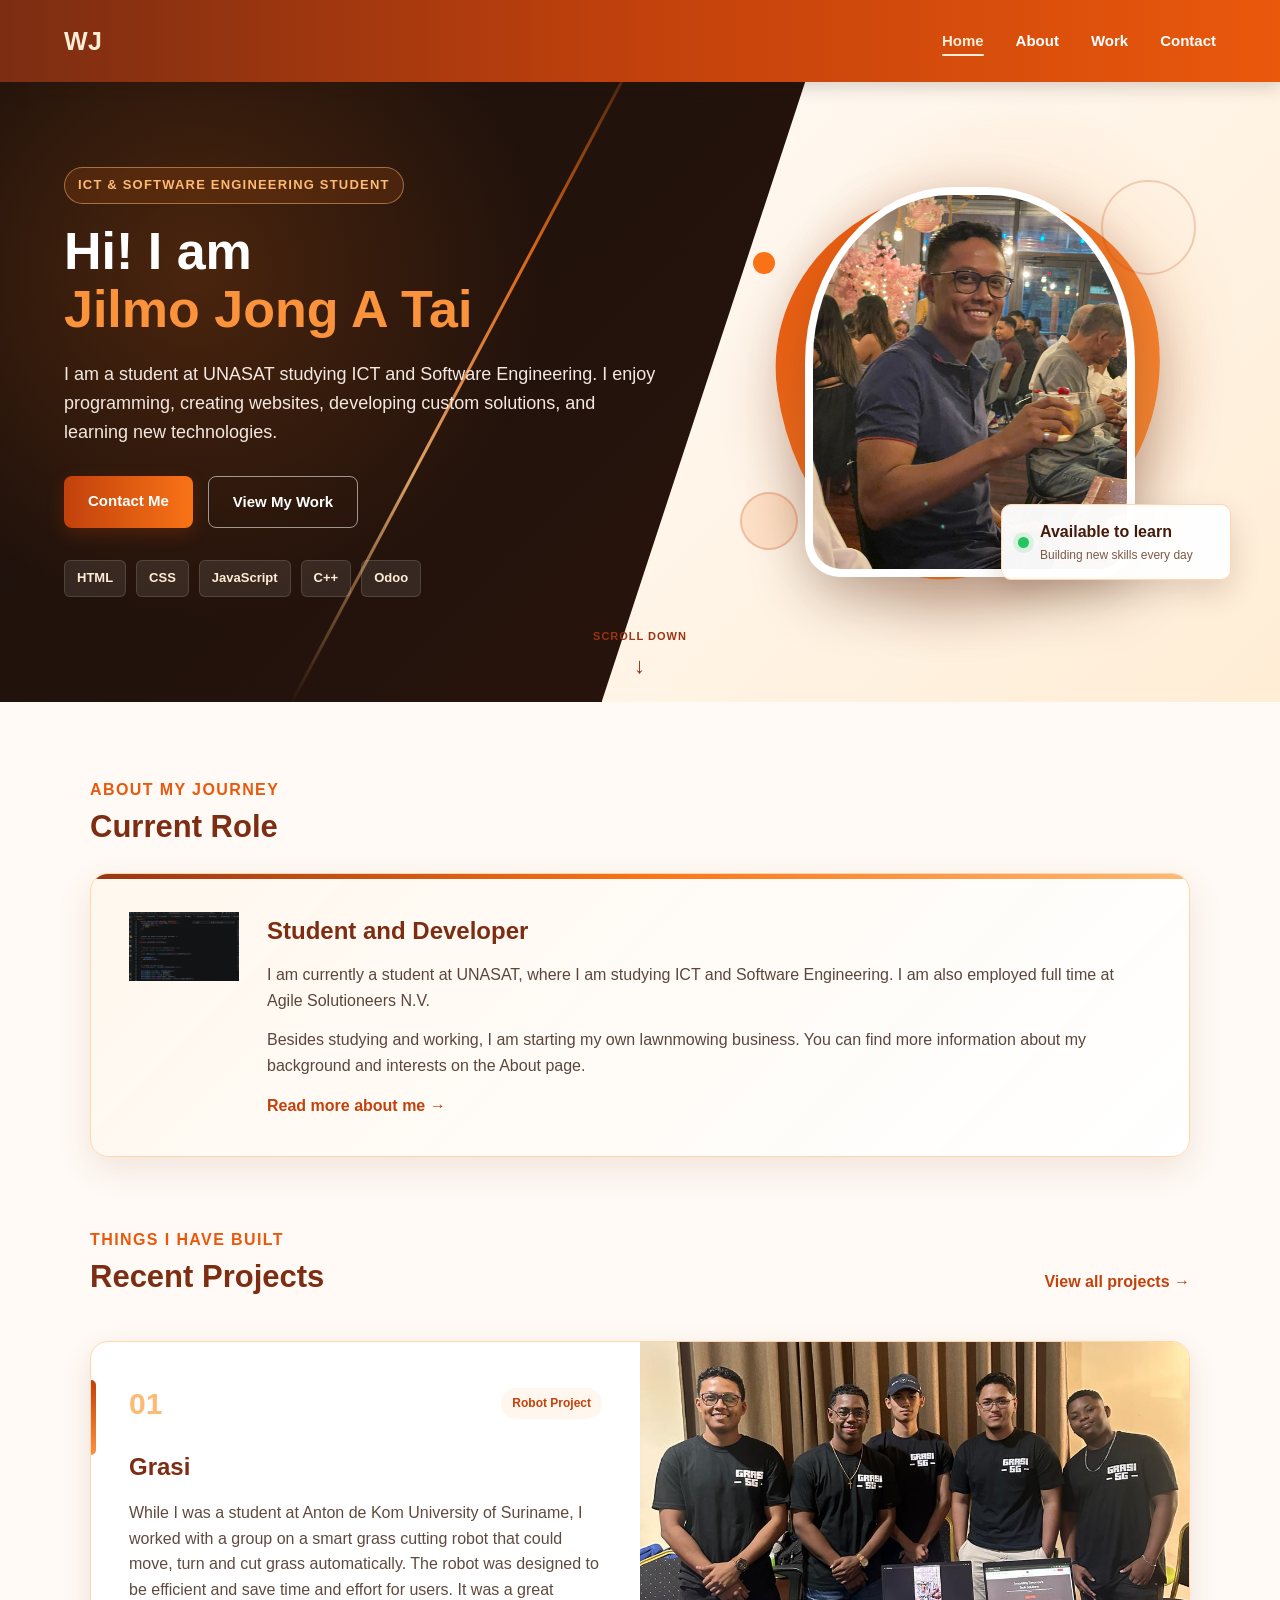
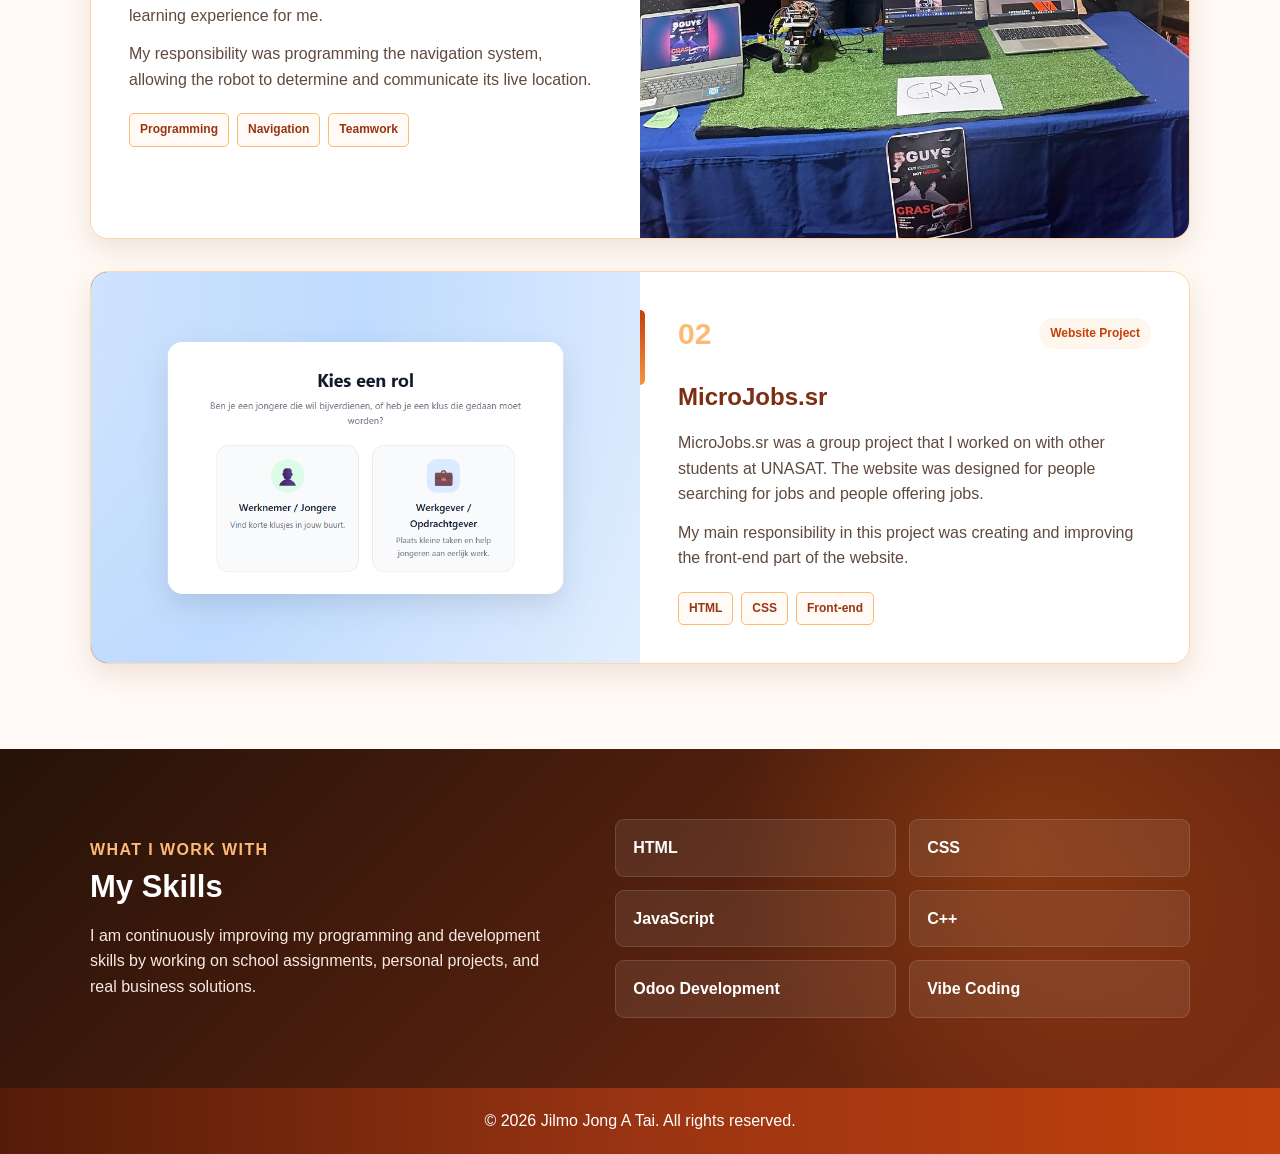
==== index.html @ c5c6ea4e "Portfoilio toegevoegd" ====
<!DOCTYPE html>
<html lang="en">
<head>
  <meta charset="UTF-8">

  <!-- Makes the website responsive on phones and tablets -->
  <meta name="viewport" content="width=device-width, initial-scale=1.0">

  <title>My Portfolio | Home</title>

  <!-- Main CSS file -->
  <link rel="stylesheet" href="css/style.css">
</head>
<body>

  <!-- ============================= -->
  <!-- Header and navigation section -->
  <!-- ============================= -->
  <header>
    <nav class="navbar">

      <!-- Portfolio logo -->
      <h2 class="logo">
        <span>WJ</span>
      </h2>

      <!-- Mobile menu button -->
      <button
        class="menu-btn"
        onclick="toggleMenu()"
        aria-label="Open navigation menu"
      >
        ☰
      </button>

      <!-- Navigation links -->
      <ul id="navLinks">
        <li>
          <a href="index.html" class="active">Home</a>
        </li>

        <li>
          <a href="about.html">About</a>
        </li>

        <li>
          <a href="work.html">Work</a>
        </li>

        <li>
          <a href="contact.html">Contact</a>
        </li>
      </ul>

    </nav>
  </header>

  <main>

    <!-- ================= -->
    <!-- Main hero section -->
    <!-- ================= -->
    <section class="hero">

      <div class="hero-content">

        <!-- Left side of the hero section -->
        <div class="hero-text">

          <p class="hero-small-title">ICT & Software Engineering Student</p>

          <h1>
            Hi! I am
            <span>Jilmo Jong A Tai</span>
          </h1>

          <p class="hero-description">
            I am a student at UNASAT studying ICT and Software Engineering.
            I enjoy programming, creating websites, developing custom solutions,
            and learning new technologies.
          </p>

          <!-- Hero buttons -->
          <div class="hero-buttons">
            <a href="contact.html" class="btn hero-main-btn">
              Contact Me
            </a>

            <a href="work.html" class="btn hero-second-btn">
              View My Work
            </a>
          </div>

          <!-- Short list of skills -->
          <div class="hero-skills">
            <span>HTML</span>
            <span>CSS</span>
            <span>JavaScript</span>
            <span>C++</span>
            <span>Odoo</span>
          </div>

        </div>

        <!-- Right side of the hero section -->
        <div class="hero-image-area">

          <!-- Decorative orange circles -->
          <div class="decoration-circle circle-one"></div>
          <div class="decoration-circle circle-two"></div>
          <div class="decoration-circle circle-three"></div>

          <!-- Main profile image -->
          <div class="hero-image-box">
            <img
              src="images/profile.jpg"
              alt="Profile picture of Jilmo Jong A Tai"
            >
          </div>

          <!-- Small information card -->
          <div class="hero-info-card">
            <span class="status-dot"></span>

            <div>
              <strong>Available to learn</strong>
              <p>Building new skills every day</p>
            </div>
          </div>

        </div>

      </div>

      <!-- Small scroll message -->
      <a href="#home-content" class="scroll-down">
        <span>Scroll down</span>
        <span class="scroll-arrow">↓</span>
      </a>

    </section>

    <!-- ============================== -->
    <!-- Main homepage content section -->
    <!-- ============================== -->
    <div id="home-content">

      <!-- ==================== -->
      <!-- Current role section -->
      <!-- ==================== -->
      <section class="section home-introduction">

        <div class="section-heading">
          <p class="section-small-title">About My Journey</p>
          <h2>Current Role</h2>
        </div>

        <div class="current-role-card">

          <!-- Profile image inside the Current Role card -->
          <div class="role-image">
            <img
              src="images/coding.jpg"
              alt="Profile picture of Jilmo Jong A Tai"
            >
          </div>

          <div class="role-content">
            <h3>Student and Developer</h3>

            <p>
              I am currently a student at UNASAT, where I am studying ICT
              and Software Engineering. I am also employed full time at
              Agile Solutioneers N.V.
            </p>

            <p>
              Besides studying and working, I am starting my own lawnmowing
              business. You can find more information about my background
              and interests on the About page.
            </p>

            <a href="about.html" class="small-link">
              Read more about me →
            </a>
          </div>

        </div>

      </section>

<!-- ======================= -->
<!-- Recent projects section -->
<!-- ======================= -->
<section class="section">

  <div class="section-heading project-heading">

    <div>
      <p class="section-small-title">Things I Have Built</p>
      <h2>Recent Projects</h2>
    </div>

    <a href="work.html" class="view-all-link">
      View all projects →
    </a>

  </div>

  <!-- Holds both recent projects -->
  <div class="home-project-list">

    <!-- ===================================== -->
    <!-- First project: text left, image right -->
    <!-- ===================================== -->
    <article class="home-project-row">

      <!-- First project information -->
      <div class="project-content">

        <div class="project-top">
          <span class="project-number">01</span>
          <span class="project-type">Robot Project</span>
        </div>

        <h3>Grasi</h3>

        <p>
          While I was a student at Anton de Kom University of Suriname,
          I worked with a group on a smart grass cutting robot that could move,
          turn and cut grass automatically. The robot was designed to be efficient and
          save time and effort for users. It was a great learning experience for me.
        </p>

        <p>
          My responsibility was programming the navigation system,
          allowing the robot to determine and communicate its live
          location.
        </p>

        <div class="project-tags">
          <span>Programming</span>
          <span>Navigation</span>
          <span>Teamwork</span>
        </div>

      </div>

      <!-- First project image -->
      <div class="project-image">
        <img
          src="images/grasi.jpg"
          alt="The Delivery Bot Hackomation project team"
        >
      </div>

    </article>

    <!-- ====================================== -->
    <!-- Second project: image left, text right -->
    <!-- ====================================== -->
    <article class="home-project-row">

      <!-- Second project image -->
      <div class="project-image second-project-image">
        <img
          src="images/microjobs.jpg"
          alt="The MicroJobs project team"
        >
      </div>

      <!-- Second project information -->
      <div class="project-content">

        <div class="project-top">
          <span class="project-number">02</span>
          <span class="project-type">Website Project</span>
        </div>

        <h3>MicroJobs.sr</h3>

        <p>
          MicroJobs.sr was a group project that I worked on with other
          students at UNASAT. The website was designed for people
          searching for jobs and people offering jobs.
        </p>

        <p>
          My main responsibility in this project was creating and
          improving the front-end part of the website.
        </p>

        <div class="project-tags">
          <span>HTML</span>
          <span>CSS</span>
          <span>Front-end</span>
        </div>

      </div>

    </article>

  </div>

</section>

      <!-- ================= -->
      <!-- My skills section -->
      <!-- ================= -->
      <section class="skills-section">

        <div class="section skills-section-content">

          <div class="skills-text">
            <p class="section-small-title light-title">What I Work With</p>
            <h2>My Skills</h2>

            <p>
              I am continuously improving my programming and development
              skills by working on school assignments, personal projects,
              and real business solutions.
            </p>
          </div>

          <div class="skills-list">
            <span>HTML</span>
            <span>CSS</span>
            <span>JavaScript</span>
            <span>C++</span>
            <span>Odoo Development</span>
            <span>Vibe Coding</span>
          </div>

        </div>

      </section>

    </div>

  </main>

  <!-- ============== -->
  <!-- Footer section -->
  <!-- ============== -->
  <footer>
    <p>&copy; 2026 Jilmo Jong A Tai. All rights reserved.</p>
  </footer>

  <!-- Main JavaScript file -->
  <script src="js/script.js"></script>

</body>
</html>
---- css/style.css ----
/* ============================================== */
/* GENERAL STYLES USED BY EVERY HTML PAGE         */
/* ============================================== */

/* Removes the default spacing added by the browser */
* {
  margin: 0;
  padding: 0;
  box-sizing: border-box;
}

/* Makes links to sections scroll smoothly */
html {
  scroll-behavior: smooth;
}

/* General design of the website */
body {
  min-height: 100vh;
  display: flex;
  flex-direction: column;
  font-family: Arial, Helvetica, sans-serif;
  background-color: #fffaf5;
  color: #2a211d;
  line-height: 1.6;
  overflow-x: hidden;
}

/*
  Makes the main content fill the available space.
  This keeps the footer at the bottom of short pages.
*/
main {
  flex: 1;
}

/* Makes all images responsive */
img {
  max-width: 100%;
}

/* ============================================== */
/* HEADER AND NAVIGATION FOR EVERY HTML PAGE      */
/* ============================================== */

header {
  position: relative;
  z-index: 1000;
  background: linear-gradient(90deg, #7c2d12, #c2410c, #ea580c);
  color: white;
  box-shadow: 0 4px 18px rgba(43, 20, 10, 0.20);
}

/* Centers the navigation and gives it a maximum width */
.navbar {
  width: 90%;
  max-width: 1180px;
  min-height: 82px;
  margin: auto;
  display: flex;
  justify-content: space-between;
  align-items: center;
  gap: 25px;
}

/* Portfolio logo */
.logo {
  color: white;
  font-size: 25px;
  letter-spacing: 0.5px;
  white-space: nowrap;
}

/* Orange-white brackets inside the logo */
.logo span {
  color: #ffedd5;
}

/* Profile image used in the old navigation on other pages */
.profile-image-box {
  width: 62px;
  height: 62px;
  padding: 3px;
  border-radius: 50%;
  background: linear-gradient(135deg, #fff7ed, #fdba74, #9a3412);
  box-shadow: 0 4px 14px rgba(0, 0, 0, 0.28);
  overflow: hidden;
  flex-shrink: 0;
}

/* Image inside the navigation profile box */
.profile-image-box img {
  width: 100%;
  height: 100%;
  display: block;
  object-fit: cover;
  object-position: center;
  border-radius: 50%;
}

/* Navigation list */
.navbar ul {
  list-style: none;
  display: flex;
  align-items: center;
  gap: 32px;
  margin-left: auto;
}

/* Navigation links */
.navbar a {
  position: relative;
  color: white;
  font-size: 15px;
  font-weight: bold;
  text-decoration: none;
  padding: 9px 0;
  transition: color 0.3s ease;
}

/* Small line under navigation links */
.navbar a::after {
  content: "";
  position: absolute;
  left: 0;
  bottom: 2px;
  width: 0;
  height: 2px;
  border-radius: 5px;
  background-color: #ffedd5;
  transition: width 0.3s ease;
}

/* Navigation hover and active page */
.navbar a:hover,
.navbar a.active {
  color: #ffedd5;
}

/* Shows the line under the hovered or active link */
.navbar a:hover::after,
.navbar a.active::after {
  width: 100%;
}

/* Mobile navigation button */
.menu-btn {
  display: none;
  background: none;
  color: white;
  border: none;
  font-size: 29px;
  cursor: pointer;
}

/* ============================================== */
/* BUTTONS USED THROUGHOUT THE WEBSITE            */
/* ============================================== */

.btn {
  display: inline-block;
  padding: 13px 24px;
  border: none;
  border-radius: 8px;
  background: linear-gradient(90deg, #c2410c, #f97316);
  color: white;
  font-size: 15px;
  font-weight: bold;
  text-decoration: none;
  cursor: pointer;
  box-shadow: 0 6px 18px rgba(194, 65, 12, 0.24);
  transition:
    transform 0.3s ease,
    box-shadow 0.3s ease,
    background-color 0.3s ease;
}

/* Button hover effect */
.btn:hover {
  transform: translateY(-3px);
  box-shadow: 0 10px 24px rgba(194, 65, 12, 0.32);
}

/* ============================================== */
/* INDEX.HTML - MAIN HERO SECTION                 */
/* ============================================== */

.hero {
  position: relative;
  min-height: 620px;
  display: flex;
  align-items: center;
  background:
    radial-gradient(
      circle at 15% 30%,
      rgba(249, 115, 22, 0.20),
      transparent 30%
    ),
    linear-gradient(135deg, #1b100b, #2d160d);
  overflow: hidden;
}

/* Creates the diagonal light-colored area */
.hero::after {
  content: "";
  position: absolute;
  top: 0;
  right: 0;
  width: 53%;
  height: 100%;
  background:
    radial-gradient(
      circle at 60% 40%,
      rgba(251, 146, 60, 0.20),
      transparent 42%
    ),
    linear-gradient(135deg, #fffaf5, #ffedd5);
  clip-path: polygon(30% 0, 100% 0, 100% 100%, 0 100%);
}

/* Orange line along the diagonal shape */
.hero::before {
  content: "";
  position: absolute;
  z-index: 2;
  top: -10%;
  left: 51%;
  width: 3px;
  height: 125%;
  background: linear-gradient(
    to bottom,
    transparent,
    #f97316,
    #fdba74,
    transparent
  );
  transform: rotate(28deg);
  transform-origin: top;
  opacity: 0.85;
}

/* Keeps the hero content centered */
.hero-content {
  position: relative;
  z-index: 3;
  width: 90%;
  max-width: 1180px;
  min-height: 620px;
  margin: auto;
  display: grid;
  grid-template-columns: 1.1fr 0.9fr;
  align-items: center;
  gap: 60px;
  padding: 70px 0 90px;
}

/* Left side of the hero */
.hero-text {
  max-width: 650px;
  color: white;
  animation: moveUp 0.8s ease;
}

/* Small title above the main heading */
.hero-small-title {
  display: inline-block;
  margin-bottom: 18px;
  padding: 7px 13px;
  border: 1px solid rgba(253, 186, 116, 0.50);
  border-radius: 20px;
  background-color: rgba(249, 115, 22, 0.13);
  color: #fdba74;
  font-size: 13px;
  font-weight: bold;
  letter-spacing: 1.2px;
  text-transform: uppercase;
}

/* Main hero heading */
.hero h1 {
  margin-bottom: 22px;
  font-size: 52px;
  line-height: 1.12;
}

/* Places the name on a new line */
.hero h1 span {
  display: block;
  color: #fb923c;
}

/* Hero introduction text */
.hero-description {
  max-width: 600px;
  margin-bottom: 30px;
  color: #f4e8e1;
  font-size: 18px;
}

/* Holds the two hero buttons */
.hero-buttons {
  display: flex;
  flex-wrap: wrap;
  gap: 15px;
  margin-bottom: 32px;
}

/* Main orange hero button */
.hero-main-btn {
  background: linear-gradient(90deg, #c2410c, #f97316);
  color: white;
}

/* Second hero button */
.hero-second-btn {
  background: transparent;
  color: white;
  border: 1px solid rgba(255, 255, 255, 0.55);
  box-shadow: none;
}

/* Hover effect for the second hero button */
.hero-second-btn:hover {
  background-color: white;
  color: #9a3412;
}

/* Small skill labels under the hero buttons */
.hero-skills {
  display: flex;
  flex-wrap: wrap;
  gap: 10px;
}

/* Individual skill label */
.hero-skills span {
  padding: 7px 12px;
  border-radius: 6px;
  background-color: rgba(255, 255, 255, 0.09);
  color: #ffedd5;
  border: 1px solid rgba(255, 255, 255, 0.13);
  font-size: 13px;
  font-weight: bold;
  transition:
    background-color 0.3s ease,
    transform 0.3s ease;
}

/* Skill label hover effect */
.hero-skills span:hover {
  background-color: rgba(249, 115, 22, 0.30);
  transform: translateY(-2px);
}

/* ============================================== */
/* INDEX.HTML - HERO PROFILE IMAGE                */
/* ============================================== */

.hero-image-area {
  position: relative;
  min-height: 440px;
  display: flex;
  justify-content: center;
  align-items: center;
  animation: fadeIn 1s ease;
}

/* Large orange shape behind the profile picture */
.hero-image-area::before {
  content: "";
  position: absolute;
  width: 385px;
  height: 385px;
  border-radius: 48% 52% 60% 40% / 45% 44% 56% 55%;
  background: linear-gradient(135deg, #ea580c, #fb923c);
  box-shadow: 0 24px 60px rgba(124, 45, 18, 0.28);
  transform: rotate(-8deg);
}

/* Main profile image container */
.hero-image-box {
  position: relative;
  z-index: 3;
  width: 330px;
  height: 390px;
  padding: 8px;
  border-radius: 45% 45% 35px 35px;
  background-color: white;
  box-shadow: 0 22px 55px rgba(72, 31, 10, 0.28);
  overflow: hidden;
}

/* Main profile image */
.hero-image-box img {
  width: 100%;
  height: 100%;
  display: block;
  border-radius: 44% 44% 28px 28px;
  object-fit: cover;
  object-position: center 25%;
}

/* General style for the decoration circles */
.decoration-circle {
  position: absolute;
  z-index: 1;
  border-radius: 50%;
  border: 2px solid rgba(194, 65, 12, 0.22);
}

/* First decoration circle */
.circle-one {
  top: 18px;
  right: 20px;
  width: 95px;
  height: 95px;
}

/* Second decoration circle */
.circle-two {
  left: 15px;
  bottom: 52px;
  width: 58px;
  height: 58px;
  background-color: rgba(249, 115, 22, 0.15);
}

/* Third decoration circle */
.circle-three {
  top: 90px;
  left: 28px;
  width: 22px;
  height: 22px;
  background-color: #f97316;
  border: none;
}

/* Small information card next to the image */
.hero-info-card {
  position: absolute;
  z-index: 5;
  right: -15px;
  bottom: 22px;
  display: flex;
  align-items: center;
  gap: 11px;
  width: 230px;
  padding: 14px 16px;
  border: 1px solid #fed7aa;
  border-radius: 10px;
  background-color: rgba(255, 255, 255, 0.96);
  color: #431b0b;
  box-shadow: 0 12px 30px rgba(67, 27, 11, 0.16);
}

/* Green status circle */
.status-dot {
  width: 11px;
  height: 11px;
  border-radius: 50%;
  background-color: #22c55e;
  box-shadow: 0 0 0 5px rgba(34, 197, 94, 0.14);
  flex-shrink: 0;
}

/* Small text in the information card */
.hero-info-card p {
  margin-top: 1px;
  color: #7c5a49;
  font-size: 12px;
}

/* Scroll-down link at the bottom of the hero */
.scroll-down {
  position: absolute;
  z-index: 6;
  left: 50%;
  bottom: 19px;
  display: flex;
  flex-direction: column;
  align-items: center;
  color: #9a3412;
  font-size: 11px;
  font-weight: bold;
  letter-spacing: 1px;
  text-decoration: none;
  text-transform: uppercase;
  transform: translateX(-50%);
}

/* Arrow inside the scroll-down link */
.scroll-arrow {
  margin-top: 2px;
  font-size: 22px;
  animation: arrowMove 1.5s infinite;
}

/* ============================================== */
/* SHARED CONTENT SECTIONS FOR ALL HTML PAGES     */
/* ============================================== */

.section {
  width: 90%;
  max-width: 1100px;
  margin: 70px auto;
}

/* General section heading */
.section-heading {
  margin-bottom: 28px;
}

/* Small orange title above section headings */
.section-small-title {
  margin-bottom: 5px;
  color: #ea580c;
  font-size: 13px;
  font-weight: bold;
  letter-spacing: 1.4px;
  text-transform: uppercase;
}

/* General heading used inside a section */
.section h2 {
  margin-bottom: 18px;
  color: #7c2d12;
  font-size: 31px;
  line-height: 1.2;
}

/* General paragraph used inside a section */
.section p {
  font-size: 16px;
}

/* Adds spacing between paragraphs on content pages */
.section > p + p {
  margin-top: 16px;
}

/* General white card used on the About and Work pages */
.card {
  margin-bottom: 10px;
  padding: 24px;
  border: 1px solid #fed7aa;
  border-radius: 12px;
  background-color: white;
  box-shadow: 0 6px 20px rgba(124, 45, 18, 0.12);
  transition:
    transform 0.3s ease,
    box-shadow 0.3s ease;
}

/* General card hover effect */
.card:hover {
  transform: translateY(-5px);
  box-shadow: 0 12px 30px rgba(124, 45, 18, 0.18);
}

/* General card heading */
.card h3 {
  margin-bottom: 10px;
  color: #9a3412;
  font-size: 20px;
}

/* General paragraph spacing inside cards */
.card p {
  margin-bottom: 10px;
}

/* General orange text link */
.small-link {
  color: #c2410c;
  font-weight: bold;
  text-decoration: none;
  transition: color 0.3s ease;
}

/* Orange text link hover effect */
.small-link:hover {
  color: #7c2d12;
  text-decoration: underline;
}

/* ============================================== */
/* INDEX.HTML - CURRENT ROLE SECTION              */
/* ============================================== */

.home-introduction {
  padding-top: 5px;
}

/* Large current-role card */
.current-role-card {
  position: relative;
  display: grid;
  grid-template-columns: 110px 1fr;
  gap: 28px;
  padding: 38px;
  border: 1px solid #fed7aa;
  border-radius: 18px;
  background:
    linear-gradient(
      135deg,
      rgba(255, 247, 237, 0.95),
      rgba(255, 255, 255, 0.98)
    );
  box-shadow: 0 12px 35px rgba(124, 45, 18, 0.11);
  overflow: hidden;
}

/* Decorative color at the top of the role card */
.current-role-card::before {
  content: "";
  position: absolute;
  top: 0;
  left: 0;
  width: 100%;
  height: 5px;
  background: linear-gradient(90deg, #9a3412, #f97316, #fdba74);
}

/* Large number inside the role card */
.role-number {
  color: #fdba74;
  font-size: 63px;
  font-weight: bold;
  line-height: 1;
}

/* Current-role heading */
.role-content h3 {
  margin-bottom: 12px;
  color: #7c2d12;
  font-size: 24px;
}

/* Current-role paragraphs */
.role-content p {
  margin-bottom: 14px;
  color: #5c463b;
}

/* ============================================== */
/* INDEX.HTML - RECENT EXPERIENCE SECTION         */
/* ============================================== */

.experience-card {
  display: grid;
  grid-template-columns: 105px 1fr;
  align-items: center;
  gap: 30px;
  padding: 38px;
  border-radius: 18px;
  background: linear-gradient(135deg, #34170c, #7c2d12);
  color: white;
  box-shadow: 0 16px 38px rgba(68, 26, 9, 0.20);
}

/* Code symbol inside the experience card */
.experience-icon {
  width: 90px;
  height: 90px;
  display: flex;
  justify-content: center;
  align-items: center;
  border: 1px solid rgba(255, 255, 255, 0.15);
  border-radius: 20px;
  background: linear-gradient(135deg, #ea580c, #fb923c);
  color: white;
  font-size: 25px;
  font-weight: bold;
  box-shadow: 0 10px 28px rgba(20, 8, 3, 0.24);
}

/* Company name */
.experience-company {
  margin-bottom: 4px;
  color: #fdba74;
  font-size: 13px;
  font-weight: bold;
  letter-spacing: 1.2px;
  text-transform: uppercase;
}

/* Experience heading */
.experience-content h3 {
  margin-bottom: 10px;
  font-size: 24px;
}

/* Experience paragraph */
.experience-content > p:last-of-type {
  color: #f5e8e1;
}

/* Holds the small experience labels */
.experience-details {
  display: flex;
  flex-wrap: wrap;
  gap: 10px;
  margin-top: 20px;
}

/* Individual experience label */
.experience-details span {
  padding: 7px 11px;
  border: 1px solid rgba(255, 255, 255, 0.13);
  border-radius: 20px;
  background-color: rgba(255, 255, 255, 0.08);
  color: #ffedd5;
  font-size: 12px;
  font-weight: bold;
}

/* ============================================== */
/* INDEX.HTML - RECENT PROJECTS SECTION           */
/* ============================================== */

/* Places the Recent Projects title and link next to each other */
.project-heading {
  display: flex;
  justify-content: space-between;
  align-items: end;
  gap: 20px;
}

/* View all projects link */
.view-all-link {
  margin-bottom: 18px;
  color: #c2410c;
  font-weight: bold;
  text-decoration: none;
}

/* View all projects link hover effect */
.view-all-link:hover {
  color: #7c2d12;
  text-decoration: underline;
}

/* Holds both project rows */
.home-project-list {
  display: flex;
  flex-direction: column;
  gap: 32px;
}

/* One complete project row */
.home-project-row {
  display: grid;
  grid-template-columns: 1fr 1fr;
  min-height: 350px;
  border: 1px solid #fed7aa;
  border-radius: 18px;
  background-color: white;
  box-shadow: 0 10px 28px rgba(124, 45, 18, 0.12);
  overflow: hidden;
  transition:
    transform 0.3s ease,
    box-shadow 0.3s ease;
}

/* Moves the project slightly upward when the mouse is over it */
.home-project-row:hover {
  transform: translateY(-6px);
  box-shadow: 0 17px 38px rgba(124, 45, 18, 0.18);
}

/* Text area inside a project */
.project-content {
  position: relative;
  padding: 38px;
}

/* Orange line on the side of the project text */
.project-content::before {
  content: "";
  position: absolute;
  top: 38px;
  left: 0;
  width: 5px;
  height: 75px;
  border-radius: 0 5px 5px 0;
  background: linear-gradient(to bottom, #c2410c, #fb923c);
}

/* Top area containing the number and project type */
.project-top {
  display: flex;
  justify-content: space-between;
  align-items: center;
  gap: 15px;
  margin-bottom: 20px;
}

/* Large project number */
.project-number {
  color: #fdba74;
  font-size: 30px;
  font-weight: bold;
}

/* Small project type label */
.project-type {
  padding: 6px 11px;
  border-radius: 15px;
  background-color: #fff7ed;
  color: #c2410c;
  font-size: 12px;
  font-weight: bold;
}

/* Project heading */
.project-content h3 {
  margin-bottom: 14px;
  color: #7c2d12;
  font-size: 24px;
}

/* Project paragraphs */
.project-content p {
  margin-bottom: 13px;
  color: #604a3f;
}

/* Holds the small project technology labels */
.project-tags {
  display: flex;
  flex-wrap: wrap;
  gap: 8px;
  margin-top: 21px;
}

/* Individual project technology label */
.project-tags span {
  padding: 6px 10px;
  border: 1px solid #fdba74;
  border-radius: 5px;
  background-color: #fffaf5;
  color: #9a3412;
  font-size: 12px;
  font-weight: bold;
}

/* Project image container */
.project-image {
  min-height: 350px;
  background-color: #431b0b;
  overflow: hidden;
}

/* Image inside the project image container */
.project-image img {
  width: 100%;
  height: 100%;
  min-height: 350px;
  display: block;
  object-fit: cover;
  object-position: center;
  transition: transform 0.5s ease;
}

/* Slightly enlarges the image when the project is hovered */
.home-project-row:hover .project-image img {
  transform: scale(1.04);
}

/*
  Adjusts the position of the second image.
  This helps keep the people and project table visible.
*/
.second-project-image img {
  object-position: center 55%;
}

/* ============================================== */
/* TABLET DESIGN FOR RECENT PROJECTS              */
/* ============================================== */

@media screen and (max-width: 800px) {

  /* Changes every project to one column */
  .home-project-row {
    grid-template-columns: 1fr;
  }

  /*
    On smaller screens, the first project's image
    appears underneath its text.
  */
  .home-project-row:first-child .project-image {
    order: 2;
  }

  /*
    On smaller screens, the second project's image
    also appears underneath its text.
  */
  .home-project-row:nth-child(2) .project-image {
    order: 2;
  }

  .home-project-row:nth-child(2) .project-content {
    order: 1;
  }

  /* Makes the project images slightly shorter on tablets */
  .project-image,
  .project-image img {
    min-height: 320px;
  }
}

/* ============================================== */
/* MOBILE DESIGN FOR RECENT PROJECTS              */
/* ============================================== */

@media screen and (max-width: 650px) {

  /* Places the Recent Projects heading and link below each other */
  .project-heading {
    display: block;
  }

  /* Adds space around the View All link */
  .view-all-link {
    display: inline-block;
    margin-top: 2px;
  }

  /* Reduces the spacing inside project text on phones */
  .project-content {
    padding: 27px;
  }

  /* Adjusts the orange line on phones */
  .project-content::before {
    top: 28px;
    height: 65px;
  }

  /* Makes the project heading smaller on phones */
  .project-content h3 {
    font-size: 21px;
  }

  /* Makes the project images shorter on phones */
  .project-image,
  .project-image img {
    min-height: 260px;
  }
}

/* ============================================== */
/* INDEX.HTML - SKILLS SECTION                    */
/* ============================================== */

.skills-section {
  margin-top: 85px;
  background:
    radial-gradient(
      circle at 80% 30%,
      rgba(249, 115, 22, 0.23),
      transparent 28%
    ),
    linear-gradient(135deg, #261209, #7c2d12);
  color: white;
}

/* Content inside the skills section */
.skills-section-content {
  display: grid;
  grid-template-columns: 0.9fr 1.1fr;
  align-items: center;
  gap: 55px;
  margin-bottom: 0;
  padding: 70px 0;
}

/* Skills section heading */
.skills-section-content h2 {
  color: white;
}

/* Skills section paragraph */
.skills-text > p:last-child {
  color: #f6e9e1;
}

/* Makes the small section title lighter */
.light-title {
  color: #fdba74;
}

/* Skill list used on the homepage */
.skills-list {
  display: grid;
  grid-template-columns: repeat(2, 1fr);
  gap: 13px;
}

/* Individual homepage skill */
.skills-list span {
  padding: 15px 17px;
  border: 1px solid rgba(255, 255, 255, 0.13);
  border-radius: 9px;
  background-color: rgba(255, 255, 255, 0.08);
  color: white;
  font-weight: bold;
  transition:
    background-color 0.3s ease,
    transform 0.3s ease;
}

/* Homepage skill hover effect */
.skills-list span:hover {
  background-color: rgba(249, 115, 22, 0.35);
  transform: translateX(5px);
}

/* ============================================== */
/* ABOUT.HTML - PAGE TITLE AND CONTENT            */
/* ============================================== */

/* Large title used at the top of About, Work and Contact */
.page-title {
  padding: 65px 20px;
  background:
    radial-gradient(
      circle at 75% 30%,
      rgba(253, 186, 116, 0.32),
      transparent 28%
    ),
    linear-gradient(135deg, #7c2d12, #ea580c);
  color: white;
  text-align: center;
}

/* Page-title heading */
.page-title h1 {
  color: white;
  font-size: 39px;
}

/* Page-title paragraph */
.page-title p {
  margin-top: 9px;
  color: #ffedd5;
}

/* Skills section used on normal content pages */
.skills {
  display: flex;
  flex-wrap: wrap;
  gap: 12px;
}

/* Individual skill on normal content pages */
.skills span {
  padding: 10px 15px;
  border: 1px solid #fdba74;
  border-radius: 20px;
  background-color: #fff7ed;
  color: #7c2d12;
  font-weight: bold;
  box-shadow: 0 3px 10px rgba(124, 45, 18, 0.08);
}

/* ============================================== */
/* WORK.HTML - PROJECT GRID                       */
/* ============================================== */

/* Three-column grid used on the Work page */
.grid {
  display: grid;
  grid-template-columns: repeat(3, 1fr);
  align-items: start;
  gap: 25px;
}

/* ============================================== */
/* CONTACT.HTML - CENTERED CONTACT DETAILS        */
/* ============================================== */

/* Centers the Contact Details card */
.contact-section {
  display: flex;
  justify-content: center;
  align-items: center;
}

/* Contact Details card */
.contact-info {
  width: 100%;
  max-width: 600px;
  padding: 32px;
  border: 1px solid #fed7aa;
  border-radius: 12px;
  background-color: white;
  box-shadow: 0 6px 20px rgba(124, 45, 18, 0.12);
}

/* Contact information paragraph */
.contact-info p {
  margin-bottom: 10px;
}

/* Contact information links */
.contact-info a {
  color: #c2410c;
  text-decoration: none;
}

/* Contact information link hover effect */
.contact-info a:hover {
  color: #7c2d12;
  text-decoration: underline;
}

/* ============================================== */
/* FOOTER USED BY EVERY HTML PAGE                 */
/* ============================================== */

footer {
  padding: 20px;
  background: linear-gradient(90deg, #541c08, #9a3412, #c2410c);
  color: white;
  text-align: center;
}

/* ============================================== */
/* SIMPLE ANIMATIONS                              */
/* ============================================== */

/* Moves an element upward when the page opens */
@keyframes moveUp {
  from {
    opacity: 0;
    transform: translateY(25px);
  }

  to {
    opacity: 1;
    transform: translateY(0);
  }
}

/* Fades an element into view */
@keyframes fadeIn {
  from {
    opacity: 0;
  }

  to {
    opacity: 1;
  }
}

/* Moves the scroll arrow up and down */
@keyframes arrowMove {
  0%,
  100% {
    transform: translateY(0);
  }

  50% {
    transform: translateY(6px);
  }
}

/* ============================================== */
/* TABLET STYLES FOR EVERY HTML PAGE              */
/* ============================================== */

@media screen and (max-width: 900px) {

  /* Tablet navigation */
  .navbar {
    width: 92%;
  }

  .navbar ul {
    gap: 20px;
  }

  /* Tablet hero section */
  .hero {
    min-height: auto;
  }

  .hero::after {
    width: 48%;
  }

  .hero::before {
    display: none;
  }

  .hero-content {
    min-height: 590px;
    grid-template-columns: 1fr 0.8fr;
    gap: 25px;
  }

  .hero h1 {
    font-size: 42px;
  }

  .hero-description {
    font-size: 16px;
  }

  .hero-image-area {
    min-height: 390px;
  }

  .hero-image-area::before {
    width: 300px;
    height: 300px;
  }

  .hero-image-box {
    width: 255px;
    height: 330px;
  }

  .hero-info-card {
    right: -5px;
    width: 205px;
  }

  /* Tablet project layouts */
  .grid {
    grid-template-columns: repeat(2, 1fr);
  }

  /* Tablet skills section */
  .skills-section-content {
    grid-template-columns: 1fr;
    gap: 30px;
  }
}

/* ============================================== */
/* MOBILE STYLES FOR EVERY HTML PAGE              */
/* ============================================== */

@media screen and (max-width: 650px) {

  /* Mobile header and navigation */
  .navbar {
    width: 90%;
    min-height: 72px;
    flex-wrap: wrap;
    gap: 12px;
    padding: 10px 0;
  }

  .logo {
    font-size: 22px;
  }

  .profile-image-box {
    width: 54px;
    height: 54px;
  }

  .menu-btn {
    display: block;
    margin-left: auto;
  }

  .navbar ul {
    display: none;
    width: 100%;
    flex-direction: column;
    align-items: flex-start;
    gap: 7px;
    margin: 7px 0 8px;
    padding-top: 10px;
    border-top: 1px solid rgba(255, 255, 255, 0.20);
  }

  .navbar ul.show {
    display: flex;
  }

  .navbar ul li,
  .navbar a {
    width: 100%;
  }

  /* Mobile hero section */
  .hero {
    background:
      radial-gradient(
        circle at 20% 15%,
        rgba(249, 115, 22, 0.20),
        transparent 28%
      ),
      linear-gradient(135deg, #1b100b, #39190c);
  }

  /* Moves the diagonal shape below the introduction */
  .hero::after {
    top: auto;
    bottom: 0;
    width: 100%;
    height: 45%;
    clip-path: polygon(0 25%, 100% 0, 100% 100%, 0 100%);
  }

  .hero-content {
    width: 90%;
    min-height: auto;
    grid-template-columns: 1fr;
    gap: 28px;
    padding: 55px 0 90px;
  }

  .hero-text {
    text-align: center;
  }

  .hero-small-title {
    font-size: 11px;
  }

  .hero h1 {
    font-size: 37px;
  }

  .hero-description {
    font-size: 16px;
  }

  .hero-buttons,
  .hero-skills {
    justify-content: center;
  }

  .hero-image-area {
    min-height: 390px;
  }

  .hero-image-area::before {
    width: 290px;
    height: 290px;
  }

  .hero-image-box {
    width: 255px;
    height: 330px;
  }

  .hero-info-card {
    right: 0;
    bottom: 5px;
    width: 210px;
  }

  .circle-one {
    right: 5px;
  }

  .circle-two {
    left: 2px;
  }

  .scroll-down {
    display: none;
  }

  /* Mobile general content */
  .section {
    width: 90%;
    margin: 55px auto;
  }

  .section h2 {
    font-size: 27px;
  }

  /* Mobile current-role card */
  .current-role-card {
    grid-template-columns: 1fr;
    gap: 10px;
    padding: 28px;
  }

  .role-number {
    font-size: 45px;
  }

  /* Mobile experience card */
  .experience-card {
    grid-template-columns: 1fr;
    gap: 20px;
    padding: 28px;
  }

  .experience-icon {
    width: 72px;
    height: 72px;
    font-size: 21px;
  }

  /* Mobile project title */
  .project-heading {
    display: block;
  }

  .view-all-link {
    display: inline-block;
    margin-top: 2px;
  }

  /* Mobile skills */
  .skills-section-content {
    padding: 55px 0;
  }

  .skills-list {
    grid-template-columns: 1fr;
  }

  /* Mobile Work page grid */
  .grid {
    grid-template-columns: 1fr;
  }

  /* Mobile page titles */
  .page-title {
    padding: 50px 20px;
  }

  .page-title h1 {
    font-size: 32px;
  }

  /* Mobile Contact Details card */
  .contact-info {
    max-width: 100%;
    padding: 25px;
  }
}

/* ============================================== */
/* EXTRA SMALL PHONE STYLES                       */
/* ============================================== */

@media screen and (max-width: 390px) {

  .hero h1 {
    font-size: 32px;
  }

  .hero-buttons {
    flex-direction: column;
  }

  .hero-buttons .btn {
    width: 100%;
    text-align: center;
  }

  .hero-image-area::before {
    width: 245px;
    height: 245px;
  }

  .hero-image-box {
    width: 225px;
    height: 305px;
  }

  .hero-info-card {
    right: 50%;
    bottom: 0;
    transform: translateX(50%);
  }
}

/* ============================================== */
/* HIDDEN WIMJEFF EASTER EGG                      */
/* USED ON EVERY HTML PAGE                        */
/* ============================================== */

/*
  Hidden text field that appears where the user
  double-clicks or taps.
*/
.secret-word-input {
  position: fixed;
  z-index: 10000;
  width: 250px;
  padding: 13px 16px;
  border: 2px solid #f97316;
  border-radius: 10px;
  background-color: #fffaf5;
  color: #431b0b;
  font-family: Arial, Helvetica, sans-serif;
  font-size: 15px;
  box-shadow:
    0 10px 30px rgba(67, 27, 11, 0.28),
    0 0 0 5px rgba(249, 115, 22, 0.12);
  outline: none;
  transform: translate(-50%, -50%);
  animation: secretInputAppear 0.25s ease;
}

/* Placeholder color inside the hidden input */
.secret-word-input::placeholder {
  color: #9a6a55;
}

/* Focus effect for the hidden input */
.secret-word-input:focus {
  border-color: #c2410c;
  box-shadow:
    0 12px 35px rgba(67, 27, 11, 0.32),
    0 0 0 6px rgba(249, 115, 22, 0.17);
}

/*
  Error appearance used when the user presses
  Enter with an incorrect word.
*/
.secret-word-input.input-error {
  border-color: #dc2626;
  box-shadow:
    0 12px 35px rgba(67, 27, 11, 0.32),
    0 0 0 6px rgba(220, 38, 38, 0.15);
  animation: secretInputError 0.35s ease;
}

/*
  WimJeff text that travels around the screen.

  It stays visible until the user clicks directly
  on the text.
*/
.wimjeff-bouncer {
  position: fixed;
  z-index: 99999;
  top: 8%;
  left: 5%;
  padding: 17px 31px;
  border: 3px solid #ffedd5;
  border-radius: 50px;
  background: linear-gradient(
    135deg,
    #7c2d12,
    #ea580c,
    #fb923c
  );
  color: white;
  font-family: Arial, Helvetica, sans-serif;
  font-size: 45px;
  font-weight: bold;
  letter-spacing: 1.5px;
  white-space: nowrap;
  cursor: pointer;
  user-select: none;
  box-shadow:
    0 14px 40px rgba(67, 27, 11, 0.45),
    0 0 30px rgba(249, 115, 22, 0.45);
  animation: wimJeffBounce 8s linear infinite;
}

/* Makes WimJeff slightly brighter when hovered */
.wimjeff-bouncer:hover {
  border-color: white;
  box-shadow:
    0 16px 45px rgba(67, 27, 11, 0.50),
    0 0 38px rgba(249, 115, 22, 0.60);
}

/* Makes the hidden input appear smoothly */
@keyframes secretInputAppear {
  from {
    opacity: 0;
    transform: translate(-50%, -50%) scale(0.75);
  }

  to {
    opacity: 1;
    transform: translate(-50%, -50%) scale(1);
  }
}

/* Shakes the input when an incorrect word is entered */
@keyframes secretInputError {
  0% {
    transform: translate(-50%, -50%);
  }

  25% {
    transform: translate(calc(-50% - 7px), -50%);
  }

  50% {
    transform: translate(calc(-50% + 7px), -50%);
  }

  75% {
    transform: translate(calc(-50% - 4px), -50%);
  }

  100% {
    transform: translate(-50%, -50%);
  }
}

/*
  Controls the slower movement of the WimJeff text
  around the screen.
*/
@keyframes wimJeffBounce {
  0% {
    top: 7%;
    left: 4%;
    transform: rotate(-7deg) scale(1);
  }

  15% {
    top: 70%;
    left: 19%;
    transform: rotate(7deg) scale(1.06);
  }

  30% {
    top: 13%;
    left: 40%;
    transform: rotate(-6deg) scale(0.98);
  }

  45% {
    top: 66%;
    left: 67%;
    transform: rotate(7deg) scale(1.05);
  }

  60% {
    top: 10%;
    left: 76%;
    transform: rotate(-6deg) scale(1);
  }

  75% {
    top: 69%;
    left: 45%;
    transform: rotate(7deg) scale(1.06);
  }

  90% {
    top: 30%;
    left: 10%;
    transform: rotate(-5deg) scale(0.98);
  }

  100% {
    top: 7%;
    left: 4%;
    transform: rotate(-7deg) scale(1);
  }
}

/* ============================================== */
/* MOBILE DESIGN FOR THE WIMJEFF EASTER EGG       */
/* ============================================== */

@media screen and (max-width: 650px) {

  /* Makes the hidden input fit smaller screens */
  .secret-word-input {
    width: 230px;
    padding: 12px 14px;
    font-size: 14px;
  }

  /* Keeps WimJeff large but suitable for phones */
  .wimjeff-bouncer {
    padding: 13px 22px;
    font-size: 31px;
    animation-duration: 9s;
  }
}

/* ============================================== */
/* SCROLL FADE-IN ANIMATION                       */
/* USED ON EVERY PAGE                             */
/* ============================================== */

/*
  Sections with this class start invisible
  and slightly lower than their normal position.
*/
.scroll-reveal {
  opacity: 0;
  visibility: hidden;
  transform: translateY(45px);
  transition:
    opacity 0.9s ease,
    transform 0.9s ease,
    visibility 0.9s ease;
  will-change: opacity, transform;
}

/*
  JavaScript adds this class when the section
  enters the visible part of the screen.
*/
.scroll-reveal.reveal-visible {
  opacity: 1;
  visibility: visible;
  transform: translateY(0);
}

/*
  People who have disabled animations in their
  device settings will see the content immediately.
*/
@media (prefers-reduced-motion: reduce) {

  .scroll-reveal {
    opacity: 1;
    visibility: visible;
    transform: none;
    transition: none;
  }
}

/* ============================================== */
/* WORK.HTML - PROJECT MEDIA CAROUSEL             */
/* ============================================== */

/*
  Complete gallery section.

  The background glow helps the carousel blend
  naturally with the page instead of looking like
  a separate box.
*/
.project-gallery-section {
  position: relative;
  margin-top: 85px;
  padding-top: 25px;
  isolation: isolate;
}

/* Soft orange glow behind the carousel */
.project-gallery-section::before {
  content: "";
  position: absolute;
  z-index: -1;
  top: 20px;
  left: -45px;
  right: -45px;
  bottom: -25px;
  border-radius: 40px;
  background:
    radial-gradient(
      circle at 20% 25%,
      rgba(249, 115, 22, 0.13),
      transparent 35%
    ),
    radial-gradient(
      circle at 80% 75%,
      rgba(194, 65, 12, 0.10),
      transparent 37%
    );
  pointer-events: none;
}

/*
  Complete carousel container.

  It is transparent so it uses the existing
  background of the website.
*/
.media-carousel {
  width: 100%;
  background-color: transparent;
  outline: none;
}

/* Subtle keyboard focus effect */
.media-carousel:focus .carousel-viewport {
  box-shadow:
    0 18px 46px rgba(124, 45, 18, 0.20),
    0 0 0 4px rgba(249, 115, 22, 0.14);
}

/* Visible window of the carousel */
.carousel-viewport {
  position: relative;
  width: 100%;
  border: 1px solid rgba(253, 186, 116, 0.75);
  border-radius: 25px;
  background:
    radial-gradient(
      circle at 78% 25%,
      rgba(251, 146, 60, 0.28),
      transparent 35%
    ),
    linear-gradient(135deg, #2a140b, #702b12);
  box-shadow:
    0 18px 45px rgba(124, 45, 18, 0.18),
    0 5px 15px rgba(124, 45, 18, 0.08);
  overflow: hidden;
  transition:
    box-shadow 0.3s ease,
    transform 0.3s ease;
}

/* Smooth hover effect for the complete carousel */
.carousel-viewport:hover {
  transform: translateY(-3px);
  box-shadow:
    0 23px 52px rgba(124, 45, 18, 0.22),
    0 8px 20px rgba(124, 45, 18, 0.10);
}

/* Soft light effect inside the image area */
.carousel-viewport::after {
  content: "";
  position: absolute;
  z-index: 2;
  inset: 0;
  border-radius: 25px;
  background:
    linear-gradient(
      115deg,
      rgba(255, 255, 255, 0.06),
      transparent 28%,
      transparent 72%,
      rgba(253, 186, 116, 0.08)
    );
  pointer-events: none;
}

/* Holds all slides next to each other */
.carousel-track {
  display: flex;
  transition: transform 0.7s cubic-bezier(0.22, 0.61, 0.36, 1);
}

/* One carousel slide */
.carousel-slide {
  position: relative;
  min-width: 100%;
  height: 500px;
  margin: 0;
  padding: 22px 72px;
  display: flex;
  justify-content: center;
  align-items: center;
  background:
    radial-gradient(
      circle at center,
      rgba(251, 146, 60, 0.16),
      transparent 58%
    ),
    linear-gradient(135deg, #211008, #66260f);
  overflow: hidden;
}

/*
  Images and future videos use the same styling.

  The rounded corners and spacing prevent the media
  from looking pasted directly into the carousel.
*/
.carousel-slide img,
.carousel-slide video {
  width: 100%;
  height: 100%;
  display: block;
  border-radius: 17px;
  object-fit: contain;
  object-position: center;
  box-shadow: 0 14px 35px rgba(20, 8, 3, 0.30);
}

/* Project information at the bottom of each slide */
.carousel-slide figcaption {
  position: absolute;
  z-index: 4;
  left: 95px;
  bottom: 40px;
  display: flex;
  flex-direction: column;
  max-width: calc(100% - 190px);
  padding: 13px 19px;
  border: 1px solid rgba(255, 237, 213, 0.27);
  border-radius: 12px;
  background: linear-gradient(
    135deg,
    rgba(67, 27, 11, 0.93),
    rgba(124, 45, 18, 0.88)
  );
  color: white;
  box-shadow: 0 10px 28px rgba(20, 8, 3, 0.34);
  backdrop-filter: blur(8px);
}

/* Project name in the caption */
.carousel-slide figcaption strong {
  color: #fdba74;
  font-size: 17px;
}

/* Smaller caption description */
.carousel-slide figcaption span {
  color: #ffedd5;
  font-size: 13px;
}

/* Shared design for the left and right arrow buttons */
.carousel-button {
  position: absolute;
  z-index: 5;
  top: 50%;
  width: 48px;
  height: 48px;
  display: flex;
  justify-content: center;
  align-items: center;
  border: 1px solid rgba(255, 237, 213, 0.40);
  border-radius: 50%;
  background: linear-gradient(
    135deg,
    rgba(124, 45, 18, 0.92),
    rgba(234, 88, 12, 0.92)
  );
  color: white;
  font-size: 24px;
  cursor: pointer;
  box-shadow: 0 8px 22px rgba(20, 8, 3, 0.28);
  transform: translateY(-50%);
  transition:
    background-color 0.3s ease,
    transform 0.3s ease,
    box-shadow 0.3s ease;
}

/* Previous arrow position */
.carousel-previous {
  left: 18px;
}

/* Next arrow position */
.carousel-next {
  right: 18px;
}

/* Arrow hover effect */
.carousel-button:hover {
  background: linear-gradient(135deg, #ea580c, #fb923c);
  transform: translateY(-50%) scale(1.09);
  box-shadow:
    0 10px 25px rgba(20, 8, 3, 0.35),
    0 0 18px rgba(249, 115, 22, 0.28);
}

/*
  Navigation dot area.

  This is transparent so there is no separate
  white bar underneath the carousel.
*/
.carousel-dots {
  display: flex;
  justify-content: center;
  align-items: center;
  gap: 9px;
  padding: 20px 0 4px;
  background-color: transparent;
}

/* Individual navigation dot */
.carousel-dot {
  width: 10px;
  height: 10px;
  padding: 0;
  border: 1px solid #f97316;
  border-radius: 50%;
  background-color: #ffedd5;
  cursor: pointer;
  box-shadow: 0 3px 8px rgba(124, 45, 18, 0.12);
  transition:
    width 0.3s ease,
    border-radius 0.3s ease,
    background-color 0.3s ease,
    transform 0.3s ease;
}

/* Navigation dot hover effect */
.carousel-dot:hover {
  background-color: #fdba74;
  transform: scale(1.15);
}

/* Active navigation dot */
.carousel-dot.active {
  width: 31px;
  border-radius: 10px;
  background: linear-gradient(90deg, #c2410c, #f97316);
}

/* ============================================== */
/* TABLET DESIGN FOR THE MEDIA CAROUSEL           */
/* ============================================== */

@media screen and (max-width: 900px) {

  .carousel-slide {
    height: 420px;
    padding: 20px 62px;
  }

  .carousel-slide figcaption {
    left: 82px;
    bottom: 34px;
    max-width: calc(100% - 164px);
  }
}

/* ============================================== */
/* MOBILE DESIGN FOR THE MEDIA CAROUSEL           */
/* ============================================== */

@media screen and (max-width: 650px) {

  .project-gallery-section {
    margin-top: 60px;
    padding-top: 12px;
  }

  /* Makes the background glow fit phone screens */
  .project-gallery-section::before {
    left: -15px;
    right: -15px;
    border-radius: 25px;
  }

  /* Makes the carousel suitable for phone screens */
  .carousel-viewport {
    border-radius: 18px;
  }

  .carousel-viewport::after {
    border-radius: 18px;
  }

  .carousel-slide {
    height: 320px;
    padding: 15px 48px;
  }

  .carousel-slide img,
  .carousel-slide video {
    border-radius: 12px;
  }

  /* Makes the arrow buttons smaller */
  .carousel-button {
    width: 39px;
    height: 39px;
    font-size: 18px;
  }

  .carousel-previous {
    left: 7px;
  }

  .carousel-next {
    right: 7px;
  }

  /* Adjusts the project information on phones */
  .carousel-slide figcaption {
    left: 58px;
    bottom: 25px;
    max-width: calc(100% - 116px);
    padding: 9px 12px;
  }

  .carousel-slide figcaption strong {
    font-size: 14px;
  }

  .carousel-slide figcaption span {
    font-size: 11px;
  }

  .carousel-dots {
    padding-top: 16px;
  }
}
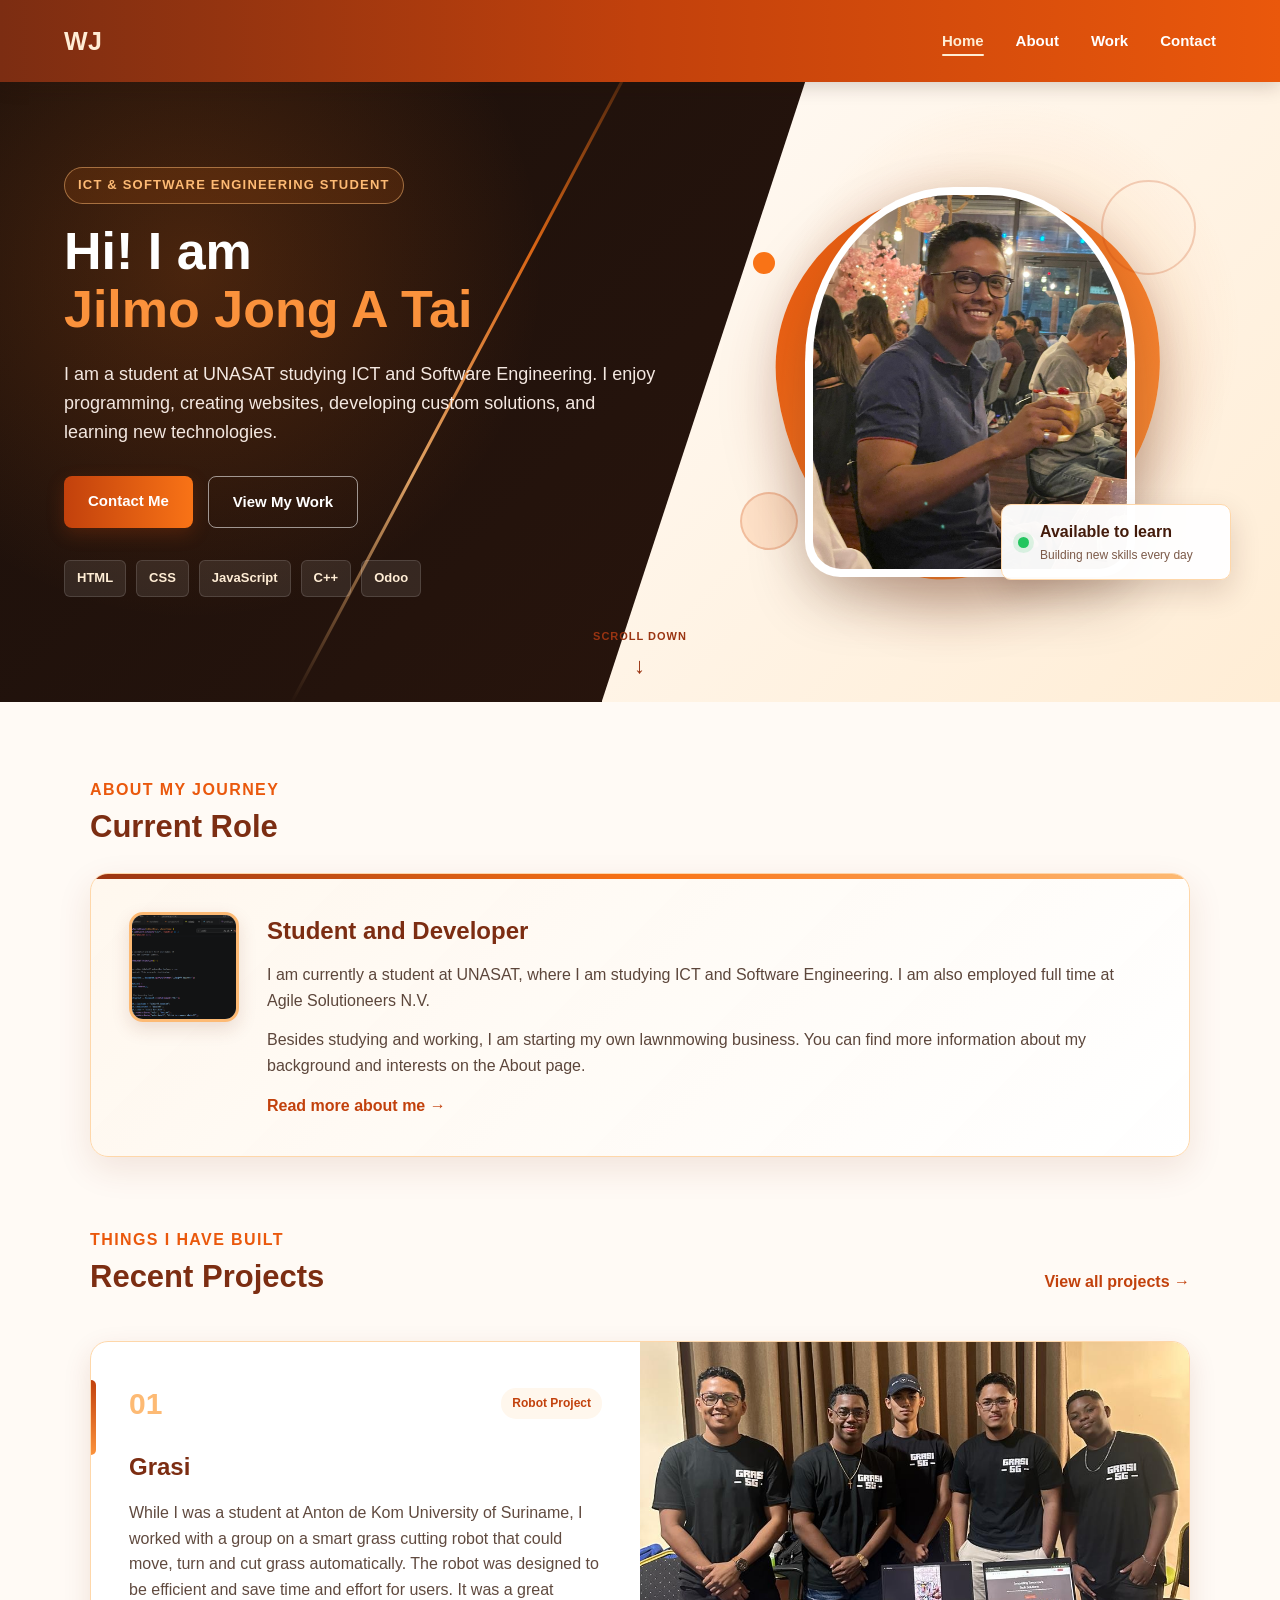
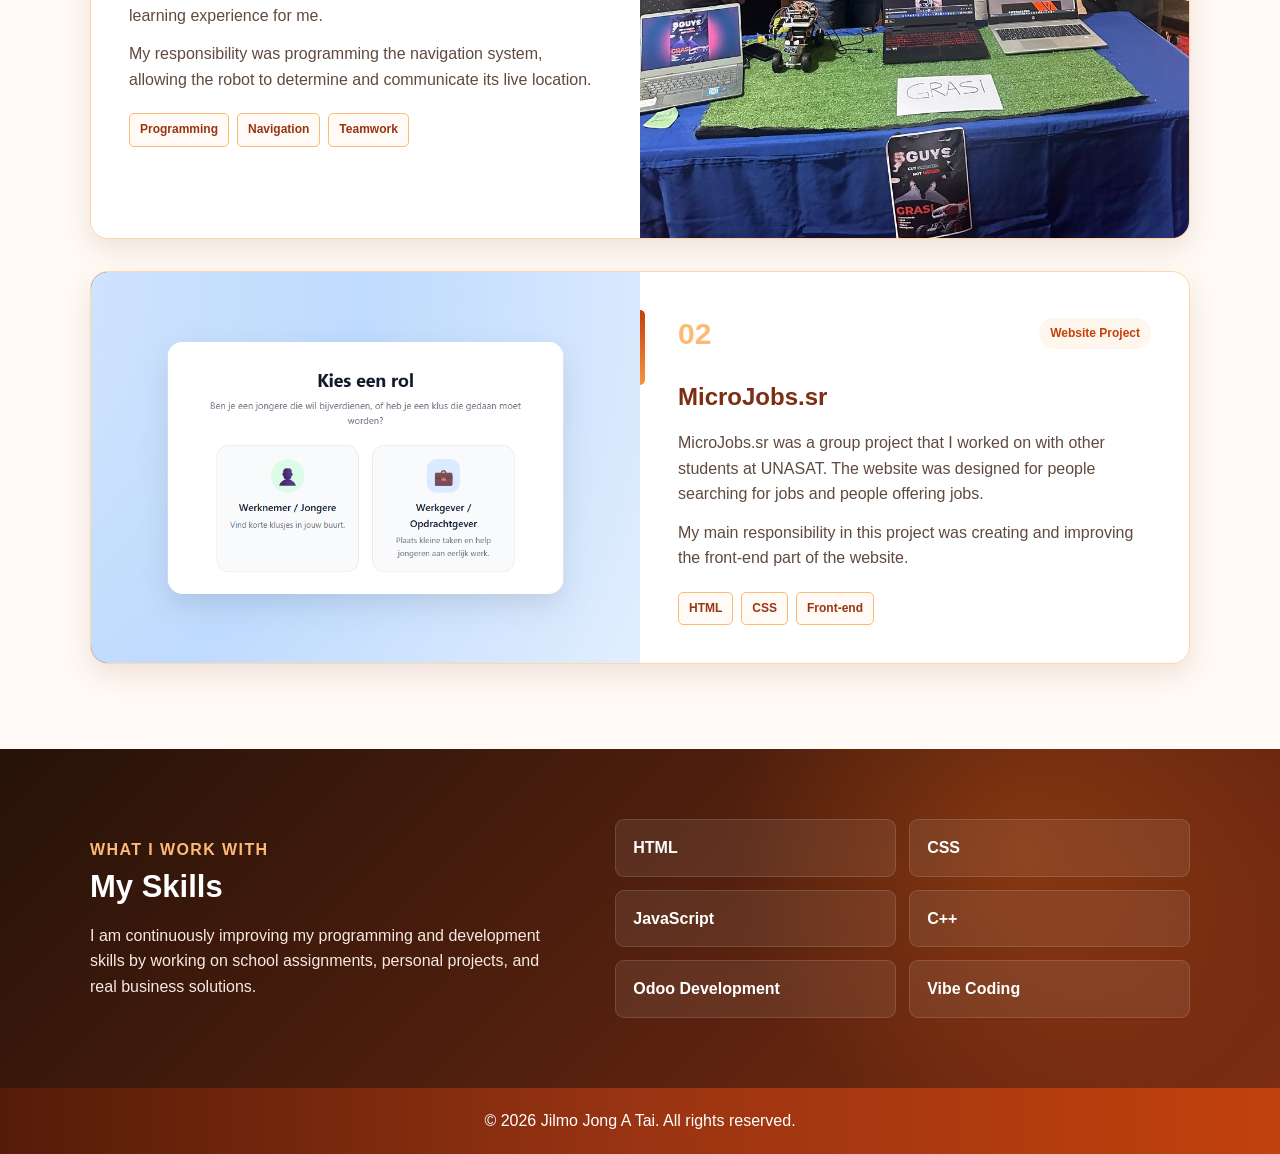
==== commit 83387739: "Massive Update" ====
--- a/index.html
+++ b/index.html
@@ -8,8 +8,11 @@
 
   <title>My Portfolio | Home</title>
 
-  <!-- Main CSS file -->
-  <link rel="stylesheet" href="css/style.css">
+  <!-- Shared styles used on every page -->
+  <link rel="stylesheet" href="css/main.css">
+
+  <!-- Home-page styles -->
+  <link rel="stylesheet" href="css/home.css">
 </head>
 <body>
 
@@ -113,7 +116,7 @@
           <!-- Main profile image -->
           <div class="hero-image-box">
             <img
-              src="images/profile.jpg"
+              src="img/profile.jpg"
               alt="Profile picture of Jilmo Jong A Tai"
             >
           </div>
@@ -160,7 +163,7 @@
           <!-- Profile image inside the Current Role card -->
           <div class="role-image">
             <img
-              src="images/coding.jpg"
+              src="img/coding.jpg"
               alt="Profile picture of Jilmo Jong A Tai"
             >
           </div>
@@ -249,7 +252,7 @@
       <!-- First project image -->
       <div class="project-image">
         <img
-          src="images/grasi.jpg"
+          src="projects/grasi.jpg"
           alt="The Delivery Bot Hackomation project team"
         >
       </div>
@@ -264,7 +267,7 @@
       <!-- Second project image -->
       <div class="project-image second-project-image">
         <img
-          src="images/microjobs.jpg"
+          src="projects/microjobs.jpg"
           alt="The MicroJobs project team"
         >
       </div>
@@ -347,7 +350,7 @@
   </footer>
 
   <!-- Main JavaScript file -->
-  <script src="js/script.js"></script>
+  <script src="js/main.js"></script>
 
 </body>
 </html>
--- a/css/main.css
+++ b/css/main.css
@@ -0,0 +1,621 @@
+/* ============================================== */
+/* GENERAL STYLES USED BY EVERY HTML PAGE         */
+/* ============================================== */
+
+/* Removes the default spacing added by the browser */
+* {
+  margin: 0;
+  padding: 0;
+  box-sizing: border-box;
+}
+
+/* Makes links to sections scroll smoothly */
+html {
+  scroll-behavior: smooth;
+}
+
+/* General design of the website */
+body {
+  min-height: 100vh;
+  display: flex;
+  flex-direction: column;
+  font-family: Arial, Helvetica, sans-serif;
+  background-color: #fffaf5;
+  color: #2a211d;
+  line-height: 1.6;
+  overflow-x: hidden;
+}
+
+/* Keeps the footer at the bottom of short pages */
+main {
+  flex: 1;
+}
+
+/* Makes all images responsive */
+img {
+  max-width: 100%;
+}
+
+/* ============================================== */
+/* HEADER AND NAVIGATION FOR EVERY HTML PAGE      */
+/* ============================================== */
+
+header {
+  position: relative;
+  z-index: 1000;
+  background: linear-gradient(90deg, #7c2d12, #c2410c, #ea580c);
+  color: white;
+  box-shadow: 0 4px 18px rgba(43, 20, 10, 0.2);
+}
+
+/* Centers the navigation */
+.navbar {
+  width: 90%;
+  max-width: 1180px;
+  min-height: 82px;
+  margin: auto;
+  display: flex;
+  justify-content: space-between;
+  align-items: center;
+  gap: 25px;
+}
+
+/* Portfolio logo */
+.logo {
+  color: white;
+  font-size: 25px;
+  letter-spacing: 0.5px;
+  white-space: nowrap;
+}
+
+.logo span {
+  color: #ffedd5;
+}
+
+/* Navigation list */
+.navbar ul {
+  list-style: none;
+  display: flex;
+  align-items: center;
+  gap: 32px;
+  margin-left: auto;
+}
+
+/* Navigation links */
+.navbar a {
+  position: relative;
+  padding: 9px 0;
+  color: white;
+  font-size: 15px;
+  font-weight: bold;
+  text-decoration: none;
+  transition: color 0.3s ease;
+}
+
+/* Line underneath navigation links */
+.navbar a::after {
+  content: "";
+  position: absolute;
+  left: 0;
+  bottom: 2px;
+  width: 0;
+  height: 2px;
+  border-radius: 5px;
+  background-color: #ffedd5;
+  transition: width 0.3s ease;
+}
+
+.navbar a:hover,
+.navbar a.active {
+  color: #ffedd5;
+}
+
+.navbar a:hover::after,
+.navbar a.active::after {
+  width: 100%;
+}
+
+/* Mobile menu button */
+.menu-btn {
+  display: none;
+  border: none;
+  background: none;
+  color: white;
+  font-size: 29px;
+  cursor: pointer;
+}
+
+/* ============================================== */
+/* BUTTONS USED THROUGHOUT THE WEBSITE            */
+/* ============================================== */
+
+.btn {
+  display: inline-block;
+  padding: 13px 24px;
+  border: none;
+  border-radius: 8px;
+  background: linear-gradient(90deg, #c2410c, #f97316);
+  color: white;
+  font-size: 15px;
+  font-weight: bold;
+  text-decoration: none;
+  cursor: pointer;
+  box-shadow: 0 6px 18px rgba(194, 65, 12, 0.24);
+  transition:
+    transform 0.3s ease,
+    box-shadow 0.3s ease;
+}
+
+.btn:hover {
+  transform: translateY(-3px);
+  box-shadow: 0 10px 24px rgba(194, 65, 12, 0.32);
+}
+
+/* ============================================== */
+/* SHARED CONTENT SECTIONS                        */
+/* ============================================== */
+
+.section {
+  width: 90%;
+  max-width: 1100px;
+  margin: 70px auto;
+}
+
+.section-heading {
+  margin-bottom: 28px;
+}
+
+.section-small-title {
+  margin-bottom: 5px;
+  color: #ea580c;
+  font-size: 13px;
+  font-weight: bold;
+  letter-spacing: 1.4px;
+  text-transform: uppercase;
+}
+
+.section h2 {
+  margin-bottom: 18px;
+  color: #7c2d12;
+  font-size: 31px;
+  line-height: 1.2;
+}
+
+.section p {
+  font-size: 16px;
+}
+
+.section > p + p {
+  margin-top: 16px;
+}
+
+/* Shared white card */
+.card {
+  margin-bottom: 10px;
+  padding: 24px;
+  border: 1px solid #fed7aa;
+  border-radius: 12px;
+  background-color: white;
+  box-shadow: 0 6px 20px rgba(124, 45, 18, 0.12);
+  transition:
+    transform 0.3s ease,
+    box-shadow 0.3s ease;
+}
+
+.card:hover {
+  transform: translateY(-5px);
+  box-shadow: 0 12px 30px rgba(124, 45, 18, 0.18);
+}
+
+.card h3 {
+  margin-bottom: 10px;
+  color: #9a3412;
+  font-size: 20px;
+}
+
+.card p {
+  margin-bottom: 10px;
+}
+
+/* Shared orange text link */
+.small-link {
+  color: #c2410c;
+  font-weight: bold;
+  text-decoration: none;
+  transition: color 0.3s ease;
+}
+
+.small-link:hover {
+  color: #7c2d12;
+  text-decoration: underline;
+}
+
+/* ============================================== */
+/* PAGE TITLE ON ABOUT, WORK AND CONTACT          */
+/* ============================================== */
+
+.page-title {
+  padding: 65px 20px;
+  background:
+    radial-gradient(
+      circle at 75% 30%,
+      rgba(253, 186, 116, 0.32),
+      transparent 28%
+    ),
+    linear-gradient(135deg, #7c2d12, #ea580c);
+  color: white;
+  text-align: center;
+}
+
+.page-title h1 {
+  color: white;
+  font-size: 39px;
+}
+
+.page-title p {
+  margin-top: 9px;
+  color: #ffedd5;
+}
+
+/* ============================================== */
+/* SHARED SKILL LABELS                            */
+/* ============================================== */
+
+.skills {
+  display: flex;
+  flex-wrap: wrap;
+  gap: 12px;
+}
+
+.skills span {
+  padding: 10px 15px;
+  border: 1px solid #fdba74;
+  border-radius: 20px;
+  background-color: #fff7ed;
+  color: #7c2d12;
+  font-weight: bold;
+  box-shadow: 0 3px 10px rgba(124, 45, 18, 0.08);
+}
+
+/* ============================================== */
+/* SHARED CARD GRID                               */
+/* ============================================== */
+
+.grid {
+  display: grid;
+  grid-template-columns: repeat(3, 1fr);
+  align-items: start;
+  gap: 25px;
+}
+
+/* ============================================== */
+/* FOOTER USED BY EVERY HTML PAGE                 */
+/* ============================================== */
+
+footer {
+  padding: 20px;
+  background: linear-gradient(90deg, #541c08, #9a3412, #c2410c);
+  color: white;
+  text-align: center;
+}
+
+/* ============================================== */
+/* SHARED ANIMATIONS                              */
+/* ============================================== */
+
+@keyframes moveUp {
+  from {
+    opacity: 0;
+    transform: translateY(25px);
+  }
+
+  to {
+    opacity: 1;
+    transform: translateY(0);
+  }
+}
+
+@keyframes fadeIn {
+  from {
+    opacity: 0;
+  }
+
+  to {
+    opacity: 1;
+  }
+}
+
+@keyframes arrowMove {
+  0%,
+  100% {
+    transform: translateY(0);
+  }
+
+  50% {
+    transform: translateY(6px);
+  }
+}
+
+/* ============================================== */
+/* SHARED TABLET DESIGN                           */
+/* ============================================== */
+
+@media screen and (max-width: 900px) {
+  .navbar {
+    width: 92%;
+  }
+
+  .navbar ul {
+    gap: 20px;
+  }
+
+  .grid {
+    grid-template-columns: repeat(2, 1fr);
+  }
+}
+
+/* ============================================== */
+/* SHARED PHONE DESIGN                            */
+/* ============================================== */
+
+@media screen and (max-width: 650px) {
+  .navbar {
+    width: 90%;
+    min-height: 72px;
+    flex-wrap: wrap;
+    gap: 12px;
+    padding: 10px 0;
+  }
+
+  .logo {
+    font-size: 22px;
+  }
+
+  .menu-btn {
+    display: block;
+    margin-left: auto;
+  }
+
+  .navbar ul {
+    display: none;
+    width: 100%;
+    flex-direction: column;
+    align-items: flex-start;
+    gap: 7px;
+    margin: 7px 0 8px;
+    padding-top: 10px;
+    border-top: 1px solid rgba(255, 255, 255, 0.2);
+  }
+
+  .navbar ul.show {
+    display: flex;
+  }
+
+  .navbar ul li,
+  .navbar a {
+    width: 100%;
+  }
+
+  .section {
+    width: 90%;
+    margin: 55px auto;
+  }
+
+  .section h2 {
+    font-size: 27px;
+  }
+
+  .grid {
+    grid-template-columns: 1fr;
+  }
+
+  .page-title {
+    padding: 50px 20px;
+  }
+
+  .page-title h1 {
+    font-size: 32px;
+  }
+}
+
+/* ============================================== */
+/* HIDDEN WIMJEFF EASTER EGG                      */
+/* ============================================== */
+
+.secret-word-input {
+  position: fixed;
+  z-index: 10000;
+  width: 250px;
+  padding: 13px 16px;
+  border: 2px solid #f97316;
+  border-radius: 10px;
+  background-color: #fffaf5;
+  color: #431b0b;
+  font-family: Arial, Helvetica, sans-serif;
+  font-size: 15px;
+  box-shadow:
+    0 10px 30px rgba(67, 27, 11, 0.28),
+    0 0 0 5px rgba(249, 115, 22, 0.12);
+  outline: none;
+  transform: translate(-50%, -50%);
+  animation: secretInputAppear 0.25s ease;
+}
+
+.secret-word-input::placeholder {
+  color: #9a6a55;
+}
+
+.secret-word-input:focus {
+  border-color: #c2410c;
+  box-shadow:
+    0 12px 35px rgba(67, 27, 11, 0.32),
+    0 0 0 6px rgba(249, 115, 22, 0.17);
+}
+
+.secret-word-input.input-error {
+  border-color: #dc2626;
+  box-shadow:
+    0 12px 35px rgba(67, 27, 11, 0.32),
+    0 0 0 6px rgba(220, 38, 38, 0.15);
+  animation: secretInputError 0.35s ease;
+}
+
+/* Bouncing WimJeff text */
+.wimjeff-bouncer {
+  position: fixed;
+  z-index: 99999;
+  top: 8%;
+  left: 5%;
+  padding: 17px 31px;
+  border: 3px solid #ffedd5;
+  border-radius: 50px;
+  background: linear-gradient(135deg, #7c2d12, #ea580c, #fb923c);
+  color: white;
+  font-family: Arial, Helvetica, sans-serif;
+  font-size: 45px;
+  font-weight: bold;
+  letter-spacing: 1.5px;
+  white-space: nowrap;
+  cursor: pointer;
+  user-select: none;
+  box-shadow:
+    0 14px 40px rgba(67, 27, 11, 0.45),
+    0 0 30px rgba(249, 115, 22, 0.45);
+  animation: wimJeffBounce 8s linear infinite;
+}
+
+.wimjeff-bouncer:hover {
+  border-color: white;
+  box-shadow:
+    0 16px 45px rgba(67, 27, 11, 0.5),
+    0 0 38px rgba(249, 115, 22, 0.6);
+}
+
+@keyframes secretInputAppear {
+  from {
+    opacity: 0;
+    transform: translate(-50%, -50%) scale(0.75);
+  }
+
+  to {
+    opacity: 1;
+    transform: translate(-50%, -50%) scale(1);
+  }
+}
+
+@keyframes secretInputError {
+  0% {
+    transform: translate(-50%, -50%);
+  }
+
+  25% {
+    transform: translate(calc(-50% - 7px), -50%);
+  }
+
+  50% {
+    transform: translate(calc(-50% + 7px), -50%);
+  }
+
+  75% {
+    transform: translate(calc(-50% - 4px), -50%);
+  }
+
+  100% {
+    transform: translate(-50%, -50%);
+  }
+}
+
+@keyframes wimJeffBounce {
+  0% {
+    top: 7%;
+    left: 4%;
+    transform: rotate(-7deg) scale(1);
+  }
+
+  15% {
+    top: 70%;
+    left: 19%;
+    transform: rotate(7deg) scale(1.06);
+  }
+
+  30% {
+    top: 13%;
+    left: 40%;
+    transform: rotate(-6deg) scale(0.98);
+  }
+
+  45% {
+    top: 66%;
+    left: 67%;
+    transform: rotate(7deg) scale(1.05);
+  }
+
+  60% {
+    top: 10%;
+    left: 76%;
+    transform: rotate(-6deg) scale(1);
+  }
+
+  75% {
+    top: 69%;
+    left: 45%;
+    transform: rotate(7deg) scale(1.06);
+  }
+
+  90% {
+    top: 30%;
+    left: 10%;
+    transform: rotate(-5deg) scale(0.98);
+  }
+
+  100% {
+    top: 7%;
+    left: 4%;
+    transform: rotate(-7deg) scale(1);
+  }
+}
+
+@media screen and (max-width: 650px) {
+  .secret-word-input {
+    width: 230px;
+    padding: 12px 14px;
+    font-size: 14px;
+  }
+
+  .wimjeff-bouncer {
+    padding: 13px 22px;
+    font-size: 31px;
+    animation-duration: 9s;
+  }
+}
+
+/* ============================================== */
+/* SCROLL FADE-IN ANIMATION                       */
+/* ============================================== */
+
+.scroll-reveal {
+  opacity: 0;
+  visibility: hidden;
+  transform: translateY(45px);
+  transition:
+    opacity 0.9s ease,
+    transform 0.9s ease,
+    visibility 0.9s ease;
+  will-change: opacity, transform;
+}
+
+.scroll-reveal.reveal-visible {
+  opacity: 1;
+  visibility: visible;
+  transform: translateY(0);
+}
+
+/* Disables movement when a user prefers less animation */
+@media (prefers-reduced-motion: reduce) {
+  .scroll-reveal {
+    opacity: 1;
+    visibility: visible;
+    transform: none;
+    transition: none;
+  }
+}
--- a/css/home.css
+++ b/css/home.css
@@ -0,0 +1,805 @@
+/* ============================================== */
+/* INDEX.HTML - MAIN HERO SECTION                 */
+/* ============================================== */
+
+.hero {
+  position: relative;
+  min-height: 620px;
+  display: flex;
+  align-items: center;
+  background:
+    radial-gradient(
+      circle at 15% 30%,
+      rgba(249, 115, 22, 0.2),
+      transparent 30%
+    ),
+    linear-gradient(135deg, #1b100b, #2d160d);
+  overflow: hidden;
+}
+
+/* Diagonal light-colored area */
+.hero::after {
+  content: "";
+  position: absolute;
+  top: 0;
+  right: 0;
+  width: 53%;
+  height: 100%;
+  background:
+    radial-gradient(
+      circle at 60% 40%,
+      rgba(251, 146, 60, 0.2),
+      transparent 42%
+    ),
+    linear-gradient(135deg, #fffaf5, #ffedd5);
+  clip-path: polygon(30% 0, 100% 0, 100% 100%, 0 100%);
+}
+
+/* Orange diagonal line */
+.hero::before {
+  content: "";
+  position: absolute;
+  z-index: 2;
+  top: -10%;
+  left: 51%;
+  width: 3px;
+  height: 125%;
+  background: linear-gradient(
+    to bottom,
+    transparent,
+    #f97316,
+    #fdba74,
+    transparent
+  );
+  transform: rotate(28deg);
+  transform-origin: top;
+  opacity: 0.85;
+}
+
+.hero-content {
+  position: relative;
+  z-index: 3;
+  width: 90%;
+  max-width: 1180px;
+  min-height: 620px;
+  margin: auto;
+  display: grid;
+  grid-template-columns: 1.1fr 0.9fr;
+  align-items: center;
+  gap: 60px;
+  padding: 70px 0 90px;
+}
+
+/* Hero text */
+.hero-text {
+  max-width: 650px;
+  color: white;
+  animation: moveUp 0.8s ease;
+}
+
+.hero-small-title {
+  display: inline-block;
+  margin-bottom: 18px;
+  padding: 7px 13px;
+  border: 1px solid rgba(253, 186, 116, 0.5);
+  border-radius: 20px;
+  background-color: rgba(249, 115, 22, 0.13);
+  color: #fdba74;
+  font-size: 13px;
+  font-weight: bold;
+  letter-spacing: 1.2px;
+  text-transform: uppercase;
+}
+
+.hero h1 {
+  margin-bottom: 22px;
+  font-size: 52px;
+  line-height: 1.12;
+}
+
+.hero h1 span {
+  display: block;
+  color: #fb923c;
+}
+
+.hero-description {
+  max-width: 600px;
+  margin-bottom: 30px;
+  color: #f4e8e1;
+  font-size: 18px;
+}
+
+/* Hero buttons */
+.hero-buttons {
+  display: flex;
+  flex-wrap: wrap;
+  gap: 15px;
+  margin-bottom: 32px;
+}
+
+.hero-main-btn {
+  background: linear-gradient(90deg, #c2410c, #f97316);
+  color: white;
+}
+
+.hero-second-btn {
+  border: 1px solid rgba(255, 255, 255, 0.55);
+  background: transparent;
+  color: white;
+  box-shadow: none;
+}
+
+.hero-second-btn:hover {
+  background-color: white;
+  color: #9a3412;
+}
+
+/* Hero skill labels */
+.hero-skills {
+  display: flex;
+  flex-wrap: wrap;
+  gap: 10px;
+}
+
+.hero-skills span {
+  padding: 7px 12px;
+  border: 1px solid rgba(255, 255, 255, 0.13);
+  border-radius: 6px;
+  background-color: rgba(255, 255, 255, 0.09);
+  color: #ffedd5;
+  font-size: 13px;
+  font-weight: bold;
+  transition:
+    background-color 0.3s ease,
+    transform 0.3s ease;
+}
+
+.hero-skills span:hover {
+  background-color: rgba(249, 115, 22, 0.3);
+  transform: translateY(-2px);
+}
+
+/* ============================================== */
+/* INDEX.HTML - HERO PROFILE IMAGE                */
+/* ============================================== */
+
+.hero-image-area {
+  position: relative;
+  min-height: 440px;
+  display: flex;
+  justify-content: center;
+  align-items: center;
+  animation: fadeIn 1s ease;
+}
+
+.hero-image-area::before {
+  content: "";
+  position: absolute;
+  width: 385px;
+  height: 385px;
+  border-radius: 48% 52% 60% 40% / 45% 44% 56% 55%;
+  background: linear-gradient(135deg, #ea580c, #fb923c);
+  box-shadow: 0 24px 60px rgba(124, 45, 18, 0.28);
+  transform: rotate(-8deg);
+}
+
+.hero-image-box {
+  position: relative;
+  z-index: 3;
+  width: 330px;
+  height: 390px;
+  padding: 8px;
+  border-radius: 45% 45% 35px 35px;
+  background-color: white;
+  box-shadow: 0 22px 55px rgba(72, 31, 10, 0.28);
+  overflow: hidden;
+}
+
+.hero-image-box img {
+  width: 100%;
+  height: 100%;
+  display: block;
+  border-radius: 44% 44% 28px 28px;
+  object-fit: cover;
+  object-position: center 25%;
+}
+
+/* Decorative circles */
+.decoration-circle {
+  position: absolute;
+  z-index: 1;
+  border: 2px solid rgba(194, 65, 12, 0.22);
+  border-radius: 50%;
+}
+
+.circle-one {
+  top: 18px;
+  right: 20px;
+  width: 95px;
+  height: 95px;
+}
+
+.circle-two {
+  left: 15px;
+  bottom: 52px;
+  width: 58px;
+  height: 58px;
+  background-color: rgba(249, 115, 22, 0.15);
+}
+
+.circle-three {
+  top: 90px;
+  left: 28px;
+  width: 22px;
+  height: 22px;
+  border: none;
+  background-color: #f97316;
+}
+
+/* Information card beside the image */
+.hero-info-card {
+  position: absolute;
+  z-index: 5;
+  right: -15px;
+  bottom: 22px;
+  width: 230px;
+  display: flex;
+  align-items: center;
+  gap: 11px;
+  padding: 14px 16px;
+  border: 1px solid #fed7aa;
+  border-radius: 10px;
+  background-color: rgba(255, 255, 255, 0.96);
+  color: #431b0b;
+  box-shadow: 0 12px 30px rgba(67, 27, 11, 0.16);
+}
+
+.status-dot {
+  width: 11px;
+  height: 11px;
+  border-radius: 50%;
+  background-color: #22c55e;
+  box-shadow: 0 0 0 5px rgba(34, 197, 94, 0.14);
+  flex-shrink: 0;
+}
+
+.hero-info-card p {
+  margin-top: 1px;
+  color: #7c5a49;
+  font-size: 12px;
+}
+
+/* Scroll-down message */
+.scroll-down {
+  position: absolute;
+  z-index: 6;
+  left: 50%;
+  bottom: 19px;
+  display: flex;
+  flex-direction: column;
+  align-items: center;
+  color: #9a3412;
+  font-size: 11px;
+  font-weight: bold;
+  letter-spacing: 1px;
+  text-decoration: none;
+  text-transform: uppercase;
+  transform: translateX(-50%);
+}
+
+.scroll-arrow {
+  margin-top: 2px;
+  font-size: 22px;
+  animation: arrowMove 1.5s infinite;
+}
+
+/* ============================================== */
+/* INDEX.HTML - CURRENT ROLE SECTION              */
+/* ============================================== */
+
+.home-introduction {
+  padding-top: 5px;
+}
+
+.current-role-card {
+  position: relative;
+  display: grid;
+  grid-template-columns: 110px 1fr;
+  gap: 28px;
+  padding: 38px;
+  border: 1px solid #fed7aa;
+  border-radius: 18px;
+  background:
+    linear-gradient(
+      135deg,
+      rgba(255, 247, 237, 0.95),
+      rgba(255, 255, 255, 0.98)
+    );
+  box-shadow: 0 12px 35px rgba(124, 45, 18, 0.11);
+  overflow: hidden;
+}
+
+.current-role-card::before {
+  content: "";
+  position: absolute;
+  top: 0;
+  left: 0;
+  width: 100%;
+  height: 5px;
+  background: linear-gradient(90deg, #9a3412, #f97316, #fdba74);
+}
+
+/* Image that replaced the old role number */
+.role-image {
+  width: 110px;
+  height: 110px;
+  border: 3px solid #fdba74;
+  border-radius: 14px;
+  background-color: #fff7ed;
+  box-shadow: 0 7px 18px rgba(124, 45, 18, 0.15);
+  overflow: hidden;
+}
+
+.role-image img {
+  width: 100%;
+  height: 100%;
+  display: block;
+  object-fit: cover;
+}
+
+.role-content h3 {
+  margin-bottom: 12px;
+  color: #7c2d12;
+  font-size: 24px;
+}
+
+.role-content p {
+  margin-bottom: 14px;
+  color: #5c463b;
+}
+
+/* ============================================== */
+/* INDEX.HTML - RECENT PROJECTS SECTION           */
+/* ============================================== */
+
+.project-heading {
+  display: flex;
+  justify-content: space-between;
+  align-items: end;
+  gap: 20px;
+}
+
+.view-all-link {
+  margin-bottom: 18px;
+  color: #c2410c;
+  font-weight: bold;
+  text-decoration: none;
+}
+
+.view-all-link:hover {
+  color: #7c2d12;
+  text-decoration: underline;
+}
+
+.home-project-list {
+  display: flex;
+  flex-direction: column;
+  gap: 32px;
+}
+
+.home-project-row {
+  min-height: 350px;
+  display: grid;
+  grid-template-columns: 1fr 1fr;
+  border: 1px solid #fed7aa;
+  border-radius: 18px;
+  background-color: white;
+  box-shadow: 0 10px 28px rgba(124, 45, 18, 0.12);
+  overflow: hidden;
+  transition:
+    transform 0.3s ease,
+    box-shadow 0.3s ease;
+}
+
+.home-project-row:hover {
+  transform: translateY(-6px);
+  box-shadow: 0 17px 38px rgba(124, 45, 18, 0.18);
+}
+
+.project-content {
+  position: relative;
+  padding: 38px;
+}
+
+.project-content::before {
+  content: "";
+  position: absolute;
+  top: 38px;
+  left: 0;
+  width: 5px;
+  height: 75px;
+  border-radius: 0 5px 5px 0;
+  background: linear-gradient(to bottom, #c2410c, #fb923c);
+}
+
+.project-top {
+  display: flex;
+  justify-content: space-between;
+  align-items: center;
+  gap: 15px;
+  margin-bottom: 20px;
+}
+
+.project-number {
+  color: #fdba74;
+  font-size: 30px;
+  font-weight: bold;
+}
+
+.project-type {
+  padding: 6px 11px;
+  border-radius: 15px;
+  background-color: #fff7ed;
+  color: #c2410c;
+  font-size: 12px;
+  font-weight: bold;
+}
+
+.project-content h3 {
+  margin-bottom: 14px;
+  color: #7c2d12;
+  font-size: 24px;
+}
+
+.project-content p {
+  margin-bottom: 13px;
+  color: #604a3f;
+}
+
+.project-tags {
+  display: flex;
+  flex-wrap: wrap;
+  gap: 8px;
+  margin-top: 21px;
+}
+
+.project-tags span {
+  padding: 6px 10px;
+  border: 1px solid #fdba74;
+  border-radius: 5px;
+  background-color: #fffaf5;
+  color: #9a3412;
+  font-size: 12px;
+  font-weight: bold;
+}
+
+/* Project image */
+.project-image {
+  min-height: 350px;
+  background-color: #431b0b;
+  overflow: hidden;
+}
+
+.project-image img {
+  width: 100%;
+  height: 100%;
+  min-height: 350px;
+  display: block;
+  object-fit: cover;
+  object-position: center;
+  transition: transform 0.5s ease;
+}
+
+.home-project-row:hover .project-image img {
+  transform: scale(1.04);
+}
+
+.second-project-image img {
+  object-position: center 55%;
+}
+
+/* ============================================== */
+/* INDEX.HTML - SKILLS SECTION                    */
+/* ============================================== */
+
+.skills-section {
+  margin-top: 85px;
+  background:
+    radial-gradient(
+      circle at 80% 30%,
+      rgba(249, 115, 22, 0.23),
+      transparent 28%
+    ),
+    linear-gradient(135deg, #261209, #7c2d12);
+  color: white;
+}
+
+.skills-section-content {
+  display: grid;
+  grid-template-columns: 0.9fr 1.1fr;
+  align-items: center;
+  gap: 55px;
+  margin-bottom: 0;
+  padding: 70px 0;
+}
+
+.skills-section-content h2 {
+  color: white;
+}
+
+.skills-text > p:last-child {
+  color: #f6e9e1;
+}
+
+.light-title {
+  color: #fdba74;
+}
+
+.skills-list {
+  display: grid;
+  grid-template-columns: repeat(2, 1fr);
+  gap: 13px;
+}
+
+.skills-list span {
+  padding: 15px 17px;
+  border: 1px solid rgba(255, 255, 255, 0.13);
+  border-radius: 9px;
+  background-color: rgba(255, 255, 255, 0.08);
+  color: white;
+  font-weight: bold;
+  transition:
+    background-color 0.3s ease,
+    transform 0.3s ease;
+}
+
+.skills-list span:hover {
+  background-color: rgba(249, 115, 22, 0.35);
+  transform: translateX(5px);
+}
+
+/* ============================================== */
+/* HOME-PAGE TABLET DESIGN                        */
+/* ============================================== */
+
+@media screen and (max-width: 900px) {
+  .hero {
+    min-height: auto;
+  }
+
+  .hero::after {
+    width: 48%;
+  }
+
+  .hero::before {
+    display: none;
+  }
+
+  .hero-content {
+    min-height: 590px;
+    grid-template-columns: 1fr 0.8fr;
+    gap: 25px;
+  }
+
+  .hero h1 {
+    font-size: 42px;
+  }
+
+  .hero-description {
+    font-size: 16px;
+  }
+
+  .hero-image-area {
+    min-height: 390px;
+  }
+
+  .hero-image-area::before {
+    width: 300px;
+    height: 300px;
+  }
+
+  .hero-image-box {
+    width: 255px;
+    height: 330px;
+  }
+
+  .hero-info-card {
+    right: -5px;
+    width: 205px;
+  }
+
+  .skills-section-content {
+    grid-template-columns: 1fr;
+    gap: 30px;
+  }
+}
+
+/* ============================================== */
+/* RECENT PROJECTS ON TABLETS                     */
+/* ============================================== */
+
+@media screen and (max-width: 800px) {
+  .home-project-row {
+    grid-template-columns: 1fr;
+  }
+
+  .home-project-row:first-child .project-image {
+    order: 2;
+  }
+
+  .home-project-row:nth-child(2) .project-image {
+    order: 2;
+  }
+
+  .home-project-row:nth-child(2) .project-content {
+    order: 1;
+  }
+
+  .project-image,
+  .project-image img {
+    min-height: 320px;
+  }
+}
+
+/* ============================================== */
+/* HOME-PAGE PHONE DESIGN                         */
+/* ============================================== */
+
+@media screen and (max-width: 650px) {
+  .hero {
+    background:
+      radial-gradient(
+        circle at 20% 15%,
+        rgba(249, 115, 22, 0.2),
+        transparent 28%
+      ),
+      linear-gradient(135deg, #1b100b, #39190c);
+  }
+
+  .hero::after {
+    top: auto;
+    bottom: 0;
+    width: 100%;
+    height: 45%;
+    clip-path: polygon(0 25%, 100% 0, 100% 100%, 0 100%);
+  }
+
+  .hero-content {
+    width: 90%;
+    min-height: auto;
+    grid-template-columns: 1fr;
+    gap: 28px;
+    padding: 55px 0 90px;
+  }
+
+  .hero-text {
+    text-align: center;
+  }
+
+  .hero-small-title {
+    font-size: 11px;
+  }
+
+  .hero h1 {
+    font-size: 37px;
+  }
+
+  .hero-description {
+    font-size: 16px;
+  }
+
+  .hero-buttons,
+  .hero-skills {
+    justify-content: center;
+  }
+
+  .hero-image-area {
+    min-height: 390px;
+  }
+
+  .hero-image-area::before {
+    width: 290px;
+    height: 290px;
+  }
+
+  .hero-image-box {
+    width: 255px;
+    height: 330px;
+  }
+
+  .hero-info-card {
+    right: 0;
+    bottom: 5px;
+    width: 210px;
+  }
+
+  .circle-one {
+    right: 5px;
+  }
+
+  .circle-two {
+    left: 2px;
+  }
+
+  .scroll-down {
+    display: none;
+  }
+
+  .current-role-card {
+    grid-template-columns: 1fr;
+    gap: 20px;
+    padding: 28px;
+  }
+
+  .role-image {
+    width: 100%;
+    max-width: 180px;
+    height: 125px;
+  }
+
+  .project-heading {
+    display: block;
+  }
+
+  .view-all-link {
+    display: inline-block;
+    margin-top: 2px;
+  }
+
+  .project-content {
+    padding: 27px;
+  }
+
+  .project-content::before {
+    top: 28px;
+    height: 65px;
+  }
+
+  .project-content h3 {
+    font-size: 21px;
+  }
+
+  .project-image,
+  .project-image img {
+    min-height: 260px;
+  }
+
+  .skills-section-content {
+    padding: 55px 0;
+  }
+
+  .skills-list {
+    grid-template-columns: 1fr;
+  }
+}
+
+@media screen and (max-width: 390px) {
+  .hero h1 {
+    font-size: 32px;
+  }
+
+  .hero-buttons {
+    flex-direction: column;
+  }
+
+  .hero-buttons .btn {
+    width: 100%;
+    text-align: center;
+  }
+
+  .hero-image-area::before {
+    width: 245px;
+    height: 245px;
+  }
+
+  .hero-image-box {
+    width: 225px;
+    height: 305px;
+  }
+
+  .hero-info-card {
+    right: 50%;
+    bottom: 0;
+    transform: translateX(50%);
+  }
+}
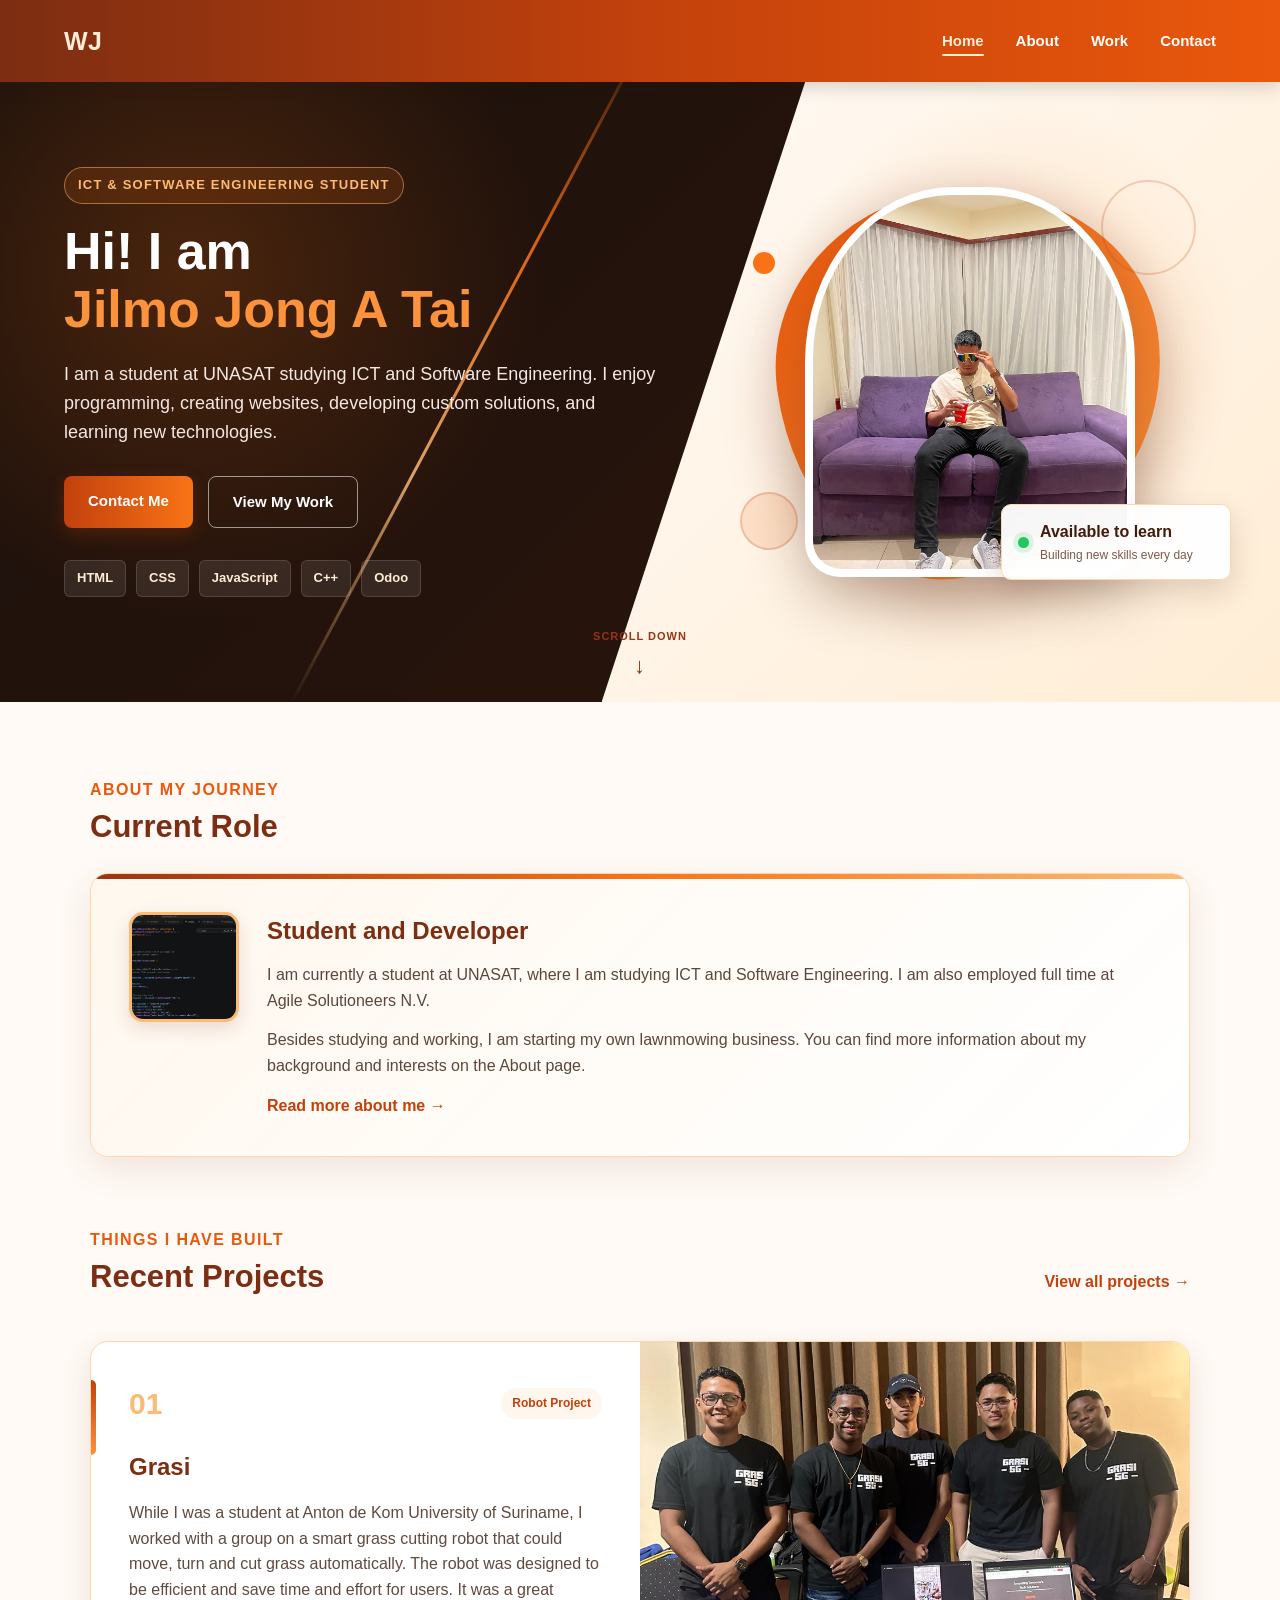
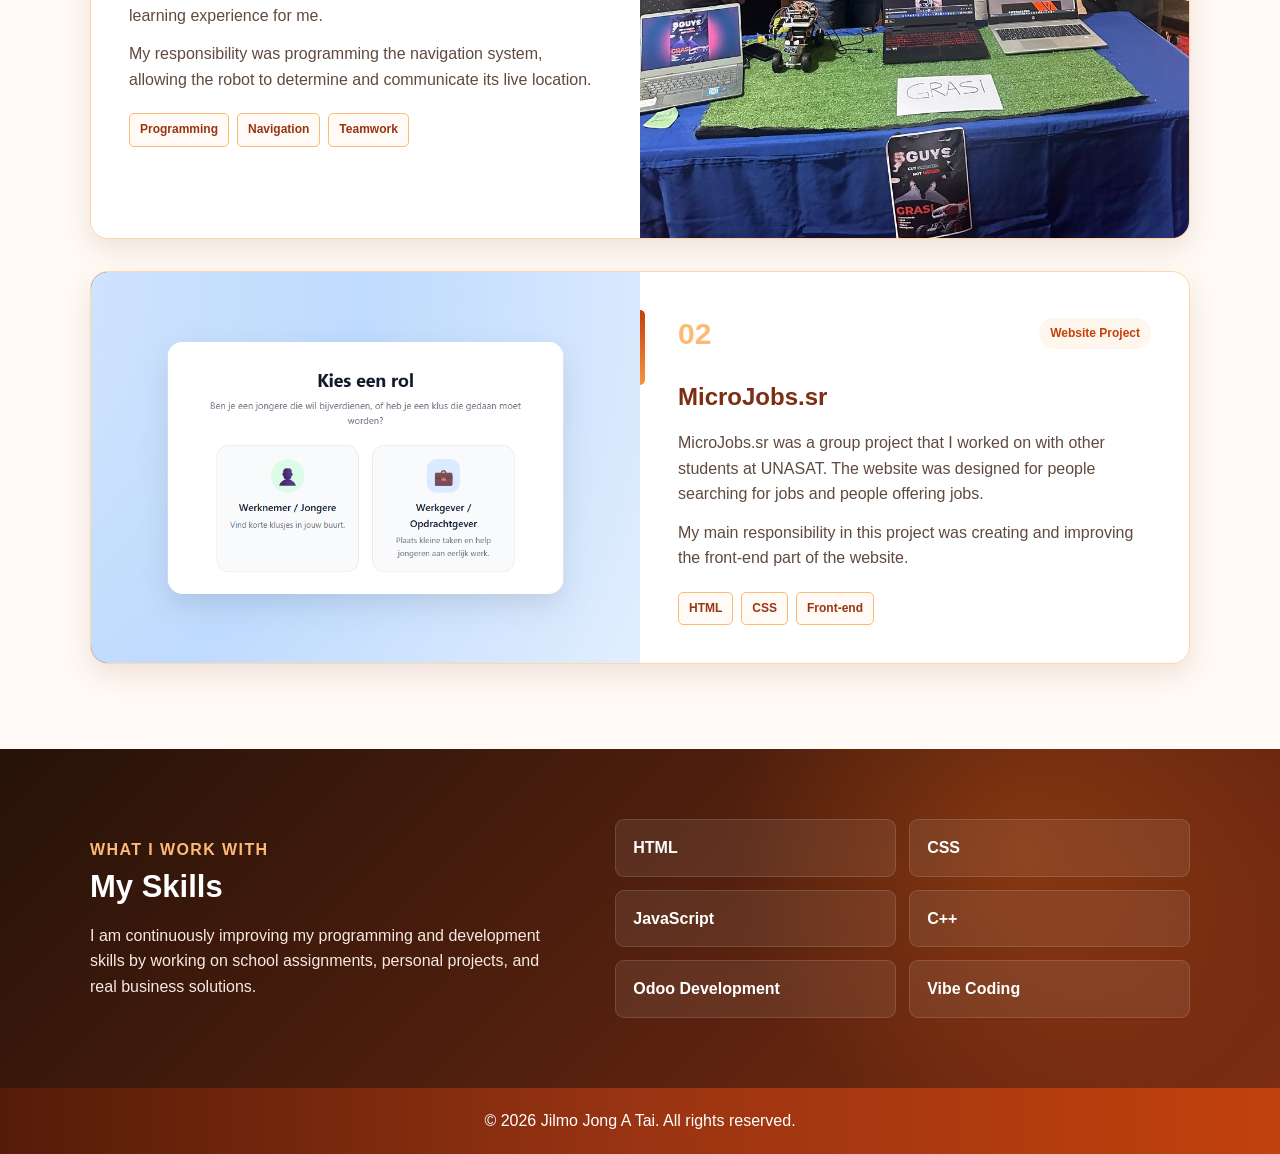
==== commit ab1f4575: "Comments Update" ====
--- a/index.html
+++ b/index.html
@@ -3,31 +3,22 @@
 <head>
   <meta charset="UTF-8">
 
-  <!-- Makes the website responsive on phones and tablets -->
   <meta name="viewport" content="width=device-width, initial-scale=1.0">
 
   <title>My Portfolio | Home</title>
 
-  <!-- Shared styles used on every page -->
   <link rel="stylesheet" href="css/main.css">
-
-  <!-- Home-page styles -->
   <link rel="stylesheet" href="css/home.css">
 </head>
 <body>
 
-  <!-- ============================= -->
-  <!-- Header and navigation section -->
-  <!-- ============================= -->
   <header>
     <nav class="navbar">
 
-      <!-- Portfolio logo -->
       <h2 class="logo">
         <span>WJ</span>
       </h2>
 
-      <!-- Mobile menu button -->
       <button
         class="menu-btn"
         onclick="toggleMenu()"
@@ -36,7 +27,6 @@
         ☰
       </button>
 
-      <!-- Navigation links -->
       <ul id="navLinks">
         <li>
           <a href="index.html" class="active">Home</a>
@@ -60,14 +50,11 @@
 
   <main>
 
-    <!-- ================= -->
-    <!-- Main hero section -->
-    <!-- ================= -->
+    <!-- Main -->
     <section class="hero">
 
       <div class="hero-content">
 
-        <!-- Left side of the hero section -->
         <div class="hero-text">
 
           <p class="hero-small-title">ICT & Software Engineering Student</p>
@@ -83,7 +70,6 @@
             and learning new technologies.
           </p>
 
-          <!-- Hero buttons -->
           <div class="hero-buttons">
             <a href="contact.html" class="btn hero-main-btn">
               Contact Me
@@ -94,7 +80,6 @@
             </a>
           </div>
 
-          <!-- Short list of skills -->
           <div class="hero-skills">
             <span>HTML</span>
             <span>CSS</span>
@@ -105,15 +90,13 @@
 
         </div>
 
-        <!-- Right side of the hero section -->
         <div class="hero-image-area">
 
-          <!-- Decorative orange circles -->
           <div class="decoration-circle circle-one"></div>
           <div class="decoration-circle circle-two"></div>
           <div class="decoration-circle circle-three"></div>
 
-          <!-- Main profile image -->
+          <!-- Profile image -->
           <div class="hero-image-box">
             <img
               src="img/profile.jpg"
@@ -121,7 +104,6 @@
             >
           </div>
 
-          <!-- Small information card -->
           <div class="hero-info-card">
             <span class="status-dot"></span>
 
@@ -135,7 +117,6 @@
 
       </div>
 
-      <!-- Small scroll message -->
       <a href="#home-content" class="scroll-down">
         <span>Scroll down</span>
         <span class="scroll-arrow">↓</span>
@@ -143,14 +124,9 @@
 
     </section>
 
-    <!-- ============================== -->
-    <!-- Main homepage content section -->
-    <!-- ============================== -->
     <div id="home-content">
 
-      <!-- ==================== -->
-      <!-- Current role section -->
-      <!-- ==================== -->
+      <!-- Current role -->
       <section class="section home-introduction">
 
         <div class="section-heading">
@@ -160,7 +136,6 @@
 
         <div class="current-role-card">
 
-          <!-- Profile image inside the Current Role card -->
           <div class="role-image">
             <img
               src="img/coding.jpg"
@@ -192,9 +167,7 @@
 
       </section>
 
-<!-- ======================= -->
-<!-- Recent projects section -->
-<!-- ======================= -->
+<!-- Recent projects -->
 <section class="section">
 
   <div class="section-heading project-heading">
@@ -210,15 +183,10 @@
 
   </div>
 
-  <!-- Holds both recent projects -->
   <div class="home-project-list">
 
-    <!-- ===================================== -->
-    <!-- First project: text left, image right -->
-    <!-- ===================================== -->
     <article class="home-project-row">
 
-      <!-- First project information -->
       <div class="project-content">
 
         <div class="project-top">
@@ -249,7 +217,6 @@
 
       </div>
 
-      <!-- First project image -->
       <div class="project-image">
         <img
           src="projects/grasi.jpg"
@@ -259,12 +226,8 @@
 
     </article>
 
-    <!-- ====================================== -->
-    <!-- Second project: image left, text right -->
-    <!-- ====================================== -->
     <article class="home-project-row">
 
-      <!-- Second project image -->
       <div class="project-image second-project-image">
         <img
           src="projects/microjobs.jpg"
@@ -272,7 +235,6 @@
         >
       </div>
 
-      <!-- Second project information -->
       <div class="project-content">
 
         <div class="project-top">
@@ -307,9 +269,7 @@
 
 </section>
 
-      <!-- ================= -->
-      <!-- My skills section -->
-      <!-- ================= -->
+      <!-- My skills -->
       <section class="skills-section">
 
         <div class="section skills-section-content">
@@ -342,9 +302,7 @@
 
   </main>
 
-  <!-- ============== -->
-  <!-- Footer section -->
-  <!-- ============== -->
+  <!-- Footer -->
   <footer>
     <p>&copy; 2026 Jilmo Jong A Tai. All rights reserved.</p>
   </footer>
--- a/css/main.css
+++ b/css/main.css
@@ -1,20 +1,16 @@
-/* ============================================== */
-/* GENERAL STYLES USED BY EVERY HTML PAGE         */
-/* ============================================== */
-
-/* Removes the default spacing added by the browser */
+/* Removes spacing added by the browser */
 * {
   margin: 0;
   padding: 0;
   box-sizing: border-box;
 }
 
-/* Makes links to sections scroll smoothly */
+/* Smooth links */
 html {
   scroll-behavior: smooth;
 }
 
-/* General design of the website */
+/* General design */
 body {
   min-height: 100vh;
   display: flex;
@@ -26,20 +22,17 @@
   overflow-x: hidden;
 }
 
-/* Keeps the footer at the bottom of short pages */
+/* Footer */
 main {
   flex: 1;
 }
 
-/* Makes all images responsive */
+/* All images responsive */
 img {
   max-width: 100%;
 }
 
-/* ============================================== */
-/* HEADER AND NAVIGATION FOR EVERY HTML PAGE      */
-/* ============================================== */
-
+/* Header and Nav for every page */
 header {
   position: relative;
   z-index: 1000;
@@ -48,7 +41,7 @@
   box-shadow: 0 4px 18px rgba(43, 20, 10, 0.2);
 }
 
-/* Centers the navigation */
+/* Centers nav */
 .navbar {
   width: 90%;
   max-width: 1180px;
@@ -60,7 +53,7 @@
   gap: 25px;
 }
 
-/* Portfolio logo */
+/* Logo */
 .logo {
   color: white;
   font-size: 25px;
@@ -72,7 +65,7 @@
   color: #ffedd5;
 }
 
-/* Navigation list */
+/* Nav list */
 .navbar ul {
   list-style: none;
   display: flex;
@@ -81,7 +74,7 @@
   margin-left: auto;
 }
 
-/* Navigation links */
+/* Nav links */
 .navbar a {
   position: relative;
   padding: 9px 0;
@@ -92,7 +85,6 @@
   transition: color 0.3s ease;
 }
 
-/* Line underneath navigation links */
 .navbar a::after {
   content: "";
   position: absolute;
@@ -125,10 +117,7 @@
   cursor: pointer;
 }
 
-/* ============================================== */
-/* BUTTONS USED THROUGHOUT THE WEBSITE            */
-/* ============================================== */
-
+/* The Buttons */
 .btn {
   display: inline-block;
   padding: 13px 24px;
@@ -151,10 +140,7 @@
   box-shadow: 0 10px 24px rgba(194, 65, 12, 0.32);
 }
 
-/* ============================================== */
-/* SHARED CONTENT SECTIONS                        */
-/* ============================================== */
-
+/* For every page */
 .section {
   width: 90%;
   max-width: 1100px;
@@ -189,7 +175,7 @@
   margin-top: 16px;
 }
 
-/* Shared white card */
+/* Default card */
 .card {
   margin-bottom: 10px;
   padding: 24px;
@@ -217,7 +203,7 @@
   margin-bottom: 10px;
 }
 
-/* Shared orange text link */
+/* Shared link color */
 .small-link {
   color: #c2410c;
   font-weight: bold;
@@ -230,10 +216,7 @@
   text-decoration: underline;
 }
 
-/* ============================================== */
-/* PAGE TITLE ON ABOUT, WORK AND CONTACT          */
-/* ============================================== */
-
+/* PAGE titles */
 .page-title {
   padding: 65px 20px;
   background:
@@ -257,10 +240,7 @@
   color: #ffedd5;
 }
 
-/* ============================================== */
-/* SHARED SKILL LABELS                            */
-/* ============================================== */
-
+/* Skill labels */
 .skills {
   display: flex;
   flex-wrap: wrap;
@@ -277,10 +257,7 @@
   box-shadow: 0 3px 10px rgba(124, 45, 18, 0.08);
 }
 
-/* ============================================== */
-/* SHARED CARD GRID                               */
-/* ============================================== */
-
+/* Default card grid */
 .grid {
   display: grid;
   grid-template-columns: repeat(3, 1fr);
@@ -288,10 +265,7 @@
   gap: 25px;
 }
 
-/* ============================================== */
-/* FOOTER USED BY EVERY HTML PAGE                 */
-/* ============================================== */
-
+/* Footer */
 footer {
   padding: 20px;
   background: linear-gradient(90deg, #541c08, #9a3412, #c2410c);
@@ -299,10 +273,7 @@
   text-align: center;
 }
 
-/* ============================================== */
-/* SHARED ANIMATIONS                              */
-/* ============================================== */
-
+/* Animations */
 @keyframes moveUp {
   from {
     opacity: 0;
@@ -336,10 +307,7 @@
   }
 }
 
-/* ============================================== */
-/* SHARED TABLET DESIGN                           */
-/* ============================================== */
-
+/* Tablet design */
 @media screen and (max-width: 900px) {
   .navbar {
     width: 92%;
@@ -354,10 +322,7 @@
   }
 }
 
-/* ============================================== */
-/* SHARED PHONE DESIGN                            */
-/* ============================================== */
-
+/* Phone design */
 @media screen and (max-width: 650px) {
   .navbar {
     width: 90%;
@@ -418,10 +383,7 @@
   }
 }
 
-/* ============================================== */
-/* HIDDEN WIMJEFF EASTER EGG                      */
-/* ============================================== */
-
+/* Easter Egg */
 .secret-word-input {
   position: fixed;
   z-index: 10000;
@@ -589,10 +551,7 @@
   }
 }
 
-/* ============================================== */
-/* SCROLL FADE-IN ANIMATION                       */
-/* ============================================== */
-
+/* Fade-in animation */
 .scroll-reveal {
   opacity: 0;
   visibility: hidden;
@@ -610,7 +569,7 @@
   transform: translateY(0);
 }
 
-/* Disables movement when a user prefers less animation */
+/* Disables movement */
 @media (prefers-reduced-motion: reduce) {
   .scroll-reveal {
     opacity: 1;
--- a/css/home.css
+++ b/css/home.css
@@ -1,7 +1,3 @@
-/* ============================================== */
-/* INDEX.HTML - MAIN HERO SECTION                 */
-/* ============================================== */
-
 .hero {
   position: relative;
   min-height: 620px;
@@ -17,7 +13,7 @@
   overflow: hidden;
 }
 
-/* Diagonal light-colored area */
+/* Colors */
 .hero::after {
   content: "";
   position: absolute;
@@ -35,7 +31,6 @@
   clip-path: polygon(30% 0, 100% 0, 100% 100%, 0 100%);
 }
 
-/* Orange diagonal line */
 .hero::before {
   content: "";
   position: absolute;
@@ -70,7 +65,7 @@
   padding: 70px 0 90px;
 }
 
-/* Hero text */
+/* Intro text */
 .hero-text {
   max-width: 650px;
   color: white;
@@ -109,7 +104,7 @@
   font-size: 18px;
 }
 
-/* Hero buttons */
+/* Buttons */
 .hero-buttons {
   display: flex;
   flex-wrap: wrap;
@@ -134,7 +129,7 @@
   color: #9a3412;
 }
 
-/* Hero skill labels */
+/* Skill labels */
 .hero-skills {
   display: flex;
   flex-wrap: wrap;
@@ -159,10 +154,7 @@
   transform: translateY(-2px);
 }
 
-/* ============================================== */
-/* INDEX.HTML - HERO PROFILE IMAGE                */
-/* ============================================== */
-
+/* Profile image */
 .hero-image-area {
   position: relative;
   min-height: 440px;
@@ -204,7 +196,7 @@
   object-position: center 25%;
 }
 
-/* Decorative circles */
+/* Decorations */
 .decoration-circle {
   position: absolute;
   z-index: 1;
@@ -236,7 +228,7 @@
   background-color: #f97316;
 }
 
-/* Information card beside the image */
+/* Information card */
 .hero-info-card {
   position: absolute;
   z-index: 5;
@@ -269,7 +261,7 @@
   font-size: 12px;
 }
 
-/* Scroll-down message */
+/* Scroll-down */
 .scroll-down {
   position: absolute;
   z-index: 6;
@@ -293,10 +285,7 @@
   animation: arrowMove 1.5s infinite;
 }
 
-/* ============================================== */
-/* INDEX.HTML - CURRENT ROLE SECTION              */
-/* ============================================== */
-
+/* Current Role */
 .home-introduction {
   padding-top: 5px;
 }
@@ -329,7 +318,7 @@
   background: linear-gradient(90deg, #9a3412, #f97316, #fdba74);
 }
 
-/* Image that replaced the old role number */
+/* Image current role */
 .role-image {
   width: 110px;
   height: 110px;
@@ -358,10 +347,7 @@
   color: #5c463b;
 }
 
-/* ============================================== */
-/* INDEX.HTML - RECENT PROJECTS SECTION           */
-/* ============================================== */
-
+/* Recent Projects */
 .project-heading {
   display: flex;
   justify-content: space-between;
@@ -473,7 +459,7 @@
   font-weight: bold;
 }
 
-/* Project image */
+/* Recent Project image */
 .project-image {
   min-height: 350px;
   background-color: #431b0b;
@@ -498,10 +484,7 @@
   object-position: center 55%;
 }
 
-/* ============================================== */
-/* INDEX.HTML - SKILLS SECTION                    */
-/* ============================================== */
-
+/* My Skills */
 .skills-section {
   margin-top: 85px;
   background:
@@ -558,10 +541,7 @@
   transform: translateX(5px);
 }
 
-/* ============================================== */
-/* HOME-PAGE TABLET DESIGN                        */
-/* ============================================== */
-
+/* Tablet design */
 @media screen and (max-width: 900px) {
   .hero {
     min-height: auto;
@@ -614,10 +594,6 @@
   }
 }
 
-/* ============================================== */
-/* RECENT PROJECTS ON TABLETS                     */
-/* ============================================== */
-
 @media screen and (max-width: 800px) {
   .home-project-row {
     grid-template-columns: 1fr;
@@ -641,10 +617,7 @@
   }
 }
 
-/* ============================================== */
-/* HOME-PAGE PHONE DESIGN                         */
-/* ============================================== */
-
+/* Phone design */
 @media screen and (max-width: 650px) {
   .hero {
     background:
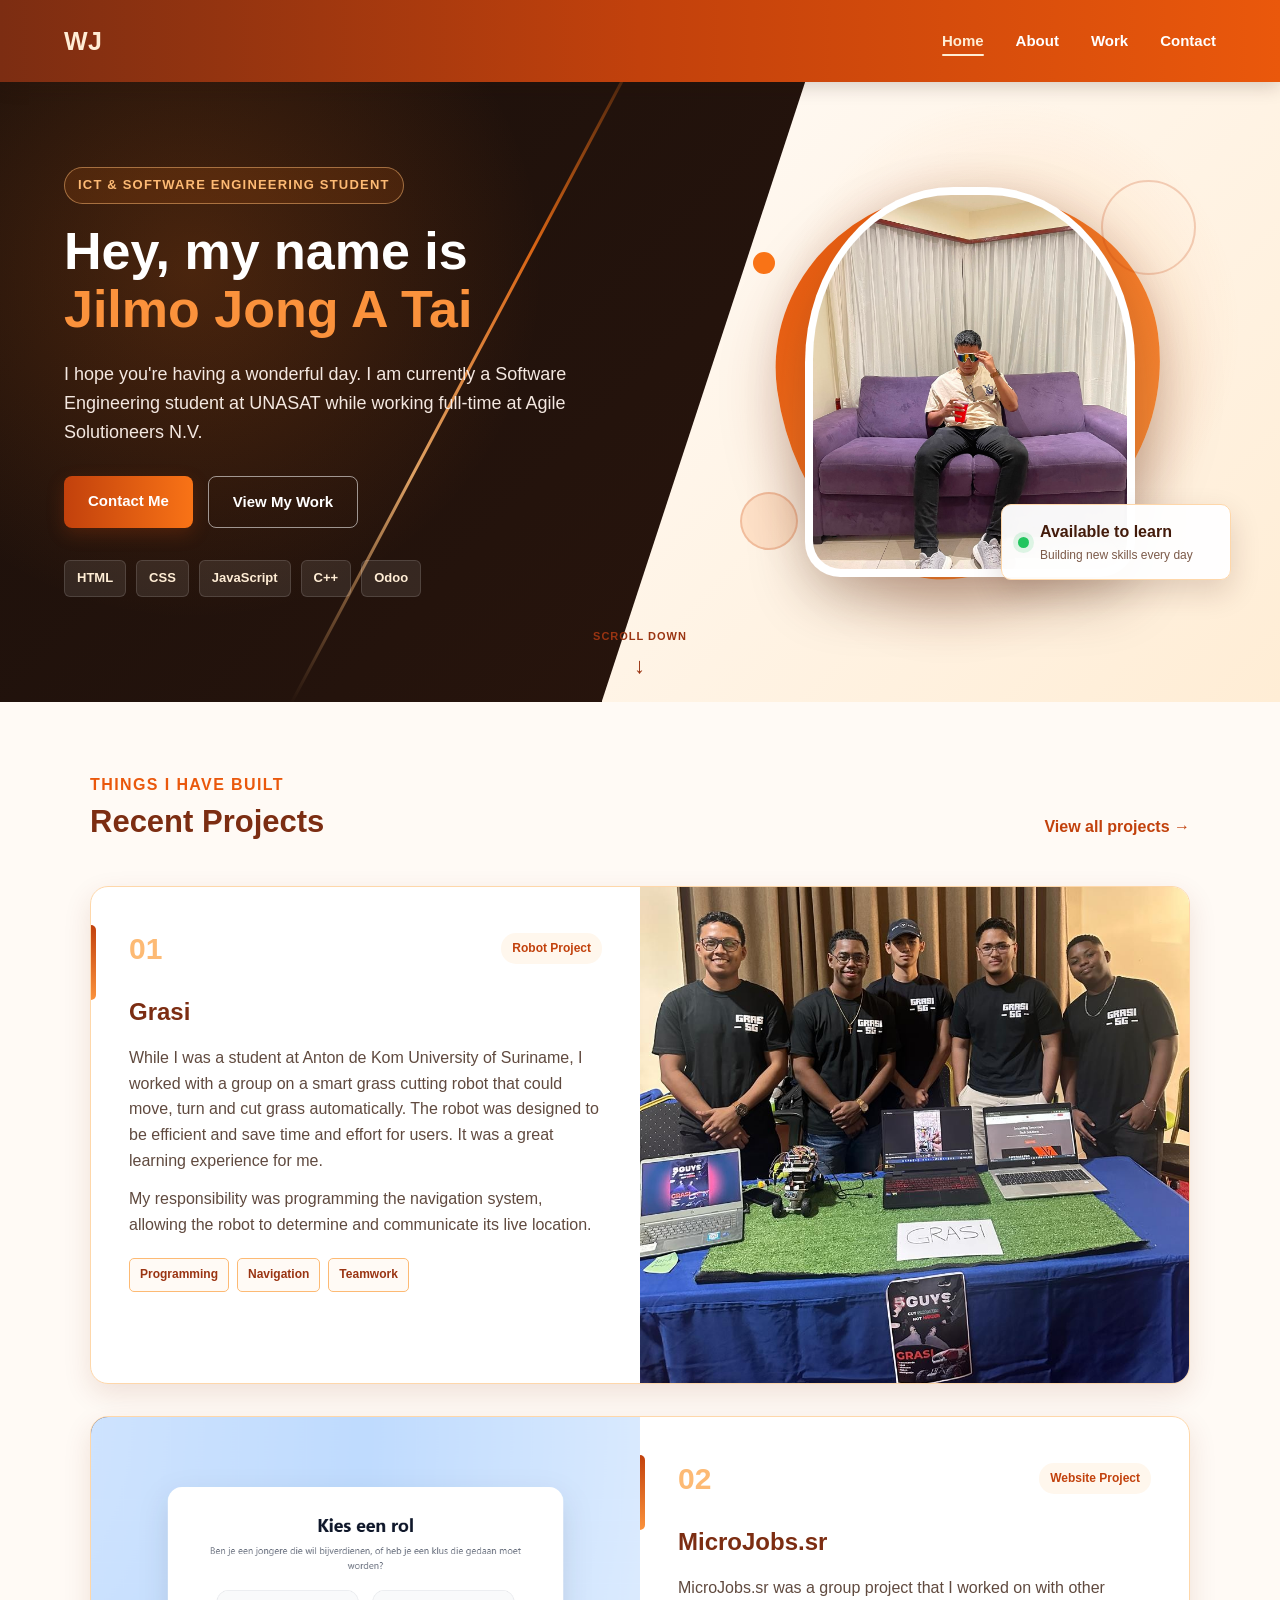
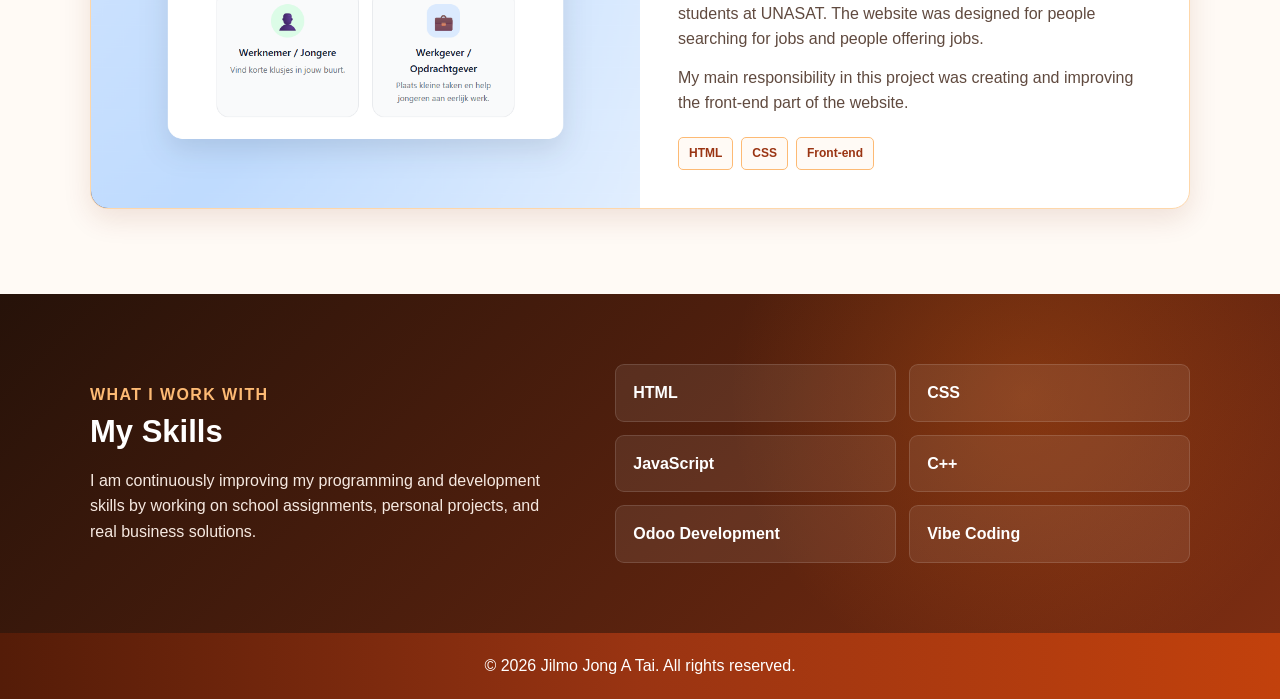
==== commit 195473c4: "Cleaning" ====
--- a/index.html
+++ b/index.html
@@ -60,14 +60,14 @@
           <p class="hero-small-title">ICT & Software Engineering Student</p>
 
           <h1>
-            Hi! I am
+            Hey, my name is
             <span>Jilmo Jong A Tai</span>
           </h1>
 
           <p class="hero-description">
-            I am a student at UNASAT studying ICT and Software Engineering.
-            I enjoy programming, creating websites, developing custom solutions,
-            and learning new technologies.
+            I hope you're having a wonderful day. I am currently a Software 
+            Engineering student at UNASAT while working full-time at Agile 
+            Solutioneers N.V.
           </p>
 
           <div class="hero-buttons">
@@ -125,47 +125,6 @@
     </section>
 
     <div id="home-content">
-
-      <!-- Current role -->
-      <section class="section home-introduction">
-
-        <div class="section-heading">
-          <p class="section-small-title">About My Journey</p>
-          <h2>Current Role</h2>
-        </div>
-
-        <div class="current-role-card">
-
-          <div class="role-image">
-            <img
-              src="img/coding.jpg"
-              alt="Profile picture of Jilmo Jong A Tai"
-            >
-          </div>
-
-          <div class="role-content">
-            <h3>Student and Developer</h3>
-
-            <p>
-              I am currently a student at UNASAT, where I am studying ICT
-              and Software Engineering. I am also employed full time at
-              Agile Solutioneers N.V.
-            </p>
-
-            <p>
-              Besides studying and working, I am starting my own lawnmowing
-              business. You can find more information about my background
-              and interests on the About page.
-            </p>
-
-            <a href="about.html" class="small-link">
-              Read more about me →
-            </a>
-          </div>
-
-        </div>
-
-      </section>
 
 <!-- Recent projects -->
 <section class="section">
--- a/css/home.css
+++ b/css/home.css
@@ -285,68 +285,6 @@
   animation: arrowMove 1.5s infinite;
 }
 
-/* Current Role */
-.home-introduction {
-  padding-top: 5px;
-}
-
-.current-role-card {
-  position: relative;
-  display: grid;
-  grid-template-columns: 110px 1fr;
-  gap: 28px;
-  padding: 38px;
-  border: 1px solid #fed7aa;
-  border-radius: 18px;
-  background:
-    linear-gradient(
-      135deg,
-      rgba(255, 247, 237, 0.95),
-      rgba(255, 255, 255, 0.98)
-    );
-  box-shadow: 0 12px 35px rgba(124, 45, 18, 0.11);
-  overflow: hidden;
-}
-
-.current-role-card::before {
-  content: "";
-  position: absolute;
-  top: 0;
-  left: 0;
-  width: 100%;
-  height: 5px;
-  background: linear-gradient(90deg, #9a3412, #f97316, #fdba74);
-}
-
-/* Image current role */
-.role-image {
-  width: 110px;
-  height: 110px;
-  border: 3px solid #fdba74;
-  border-radius: 14px;
-  background-color: #fff7ed;
-  box-shadow: 0 7px 18px rgba(124, 45, 18, 0.15);
-  overflow: hidden;
-}
-
-.role-image img {
-  width: 100%;
-  height: 100%;
-  display: block;
-  object-fit: cover;
-}
-
-.role-content h3 {
-  margin-bottom: 12px;
-  color: #7c2d12;
-  font-size: 24px;
-}
-
-.role-content p {
-  margin-bottom: 14px;
-  color: #5c463b;
-}
-
 /* Recent Projects */
 .project-heading {
   display: flex;
@@ -698,18 +636,6 @@
     display: none;
   }
 
-  .current-role-card {
-    grid-template-columns: 1fr;
-    gap: 20px;
-    padding: 28px;
-  }
-
-  .role-image {
-    width: 100%;
-    max-width: 180px;
-    height: 125px;
-  }
-
   .project-heading {
     display: block;
   }
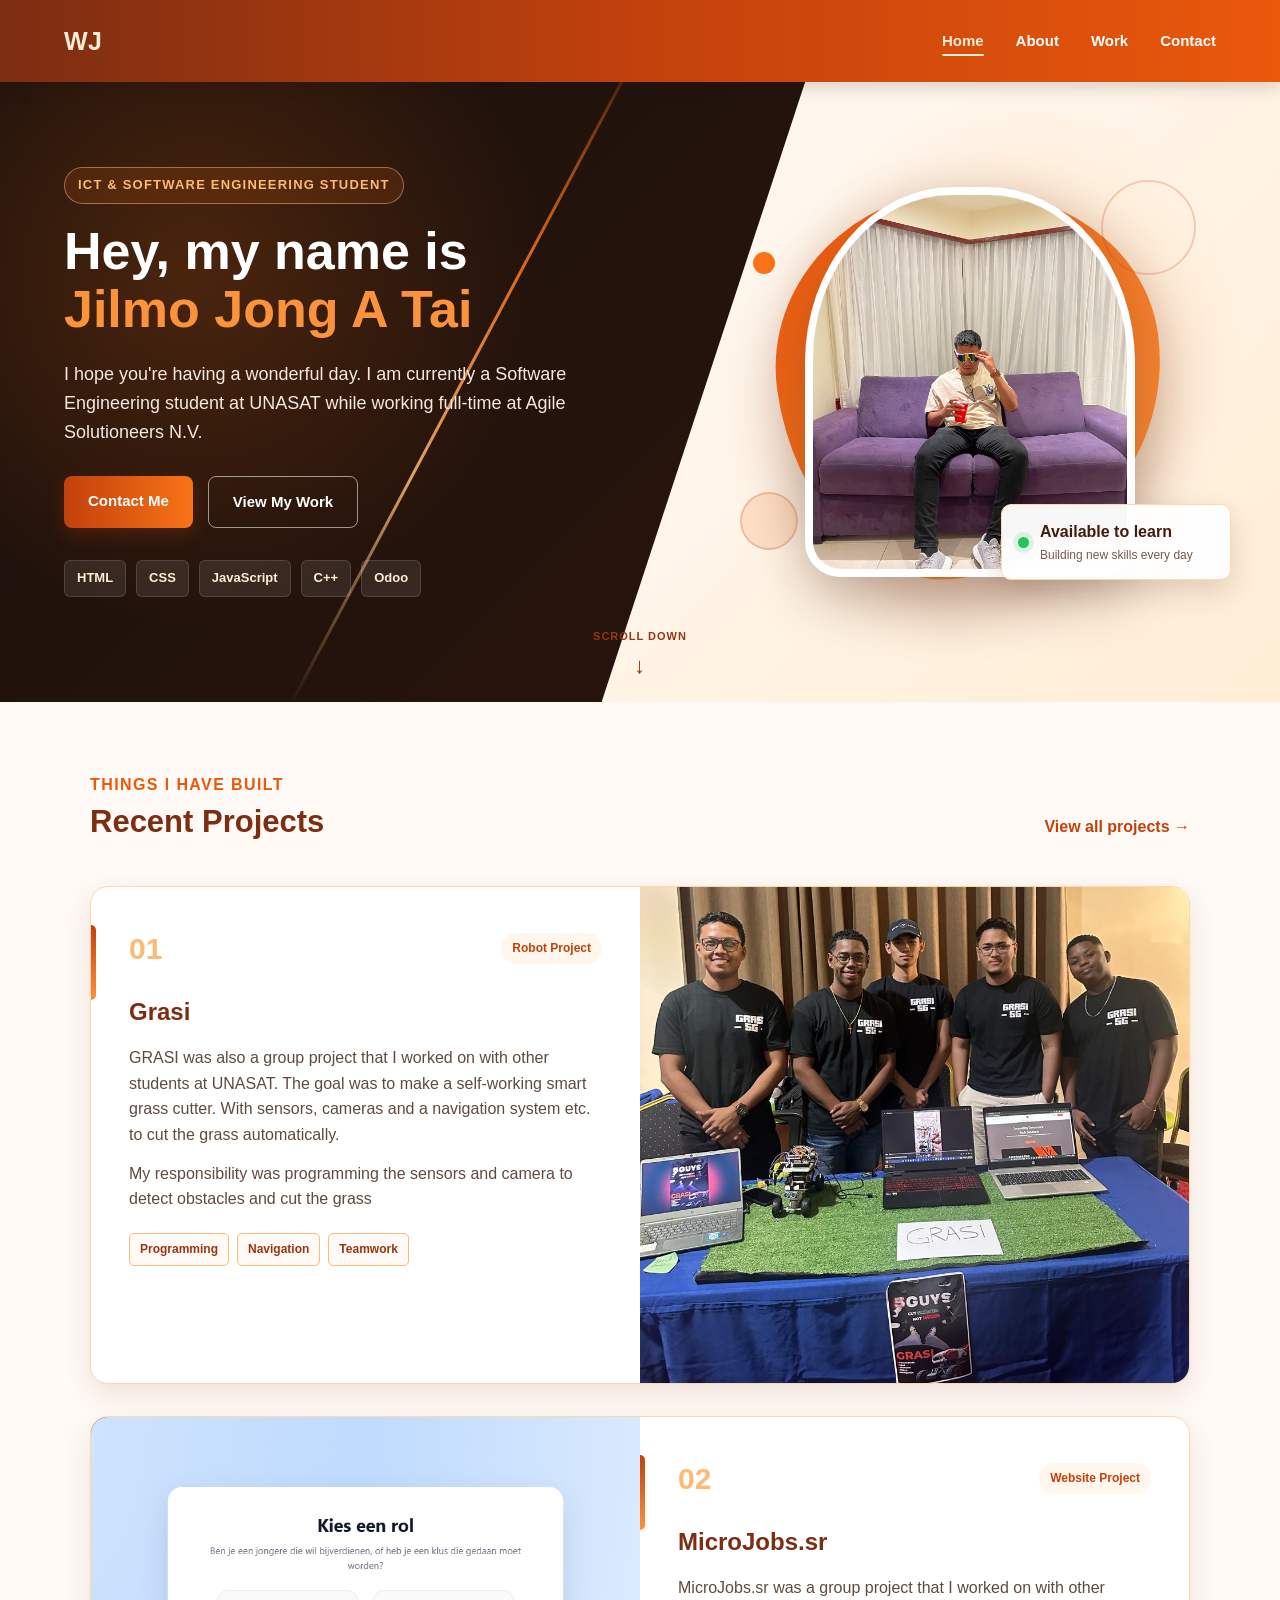
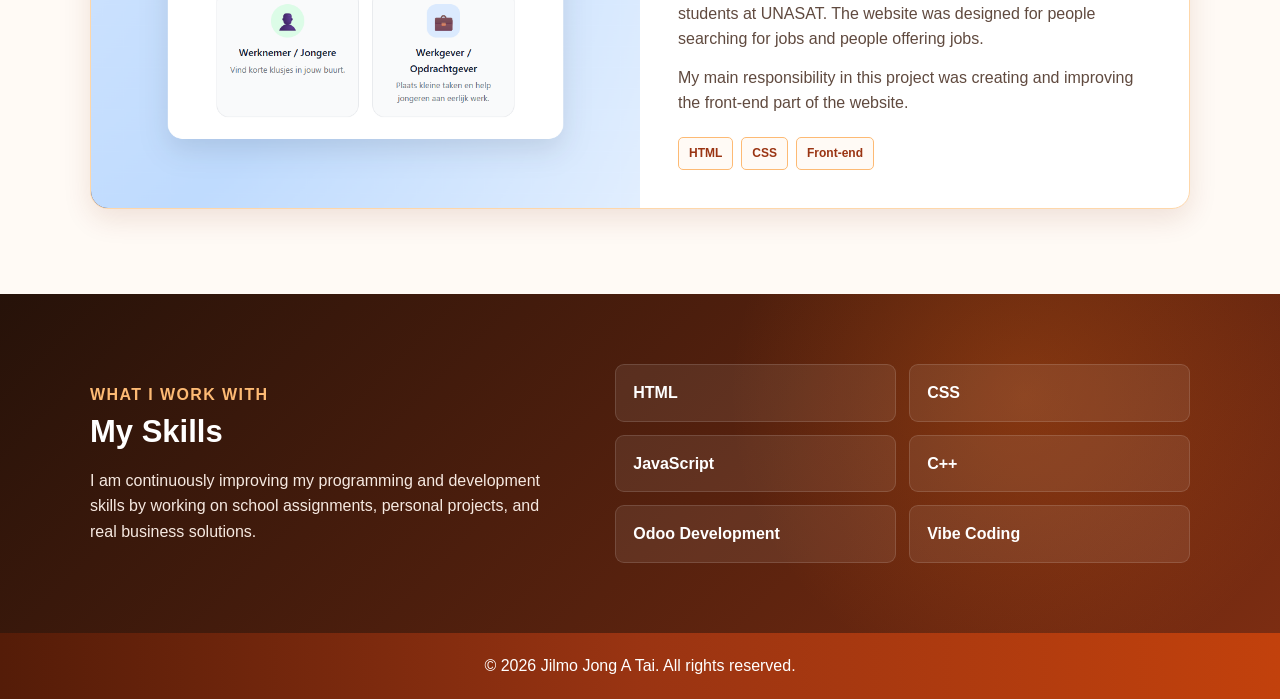
==== commit c0189862: "Improved Information" ====
--- a/index.html
+++ b/index.html
@@ -156,16 +156,14 @@
         <h3>Grasi</h3>
 
         <p>
-          While I was a student at Anton de Kom University of Suriname,
-          I worked with a group on a smart grass cutting robot that could move,
-          turn and cut grass automatically. The robot was designed to be efficient and
-          save time and effort for users. It was a great learning experience for me.
-        </p>
-
-        <p>
-          My responsibility was programming the navigation system,
-          allowing the robot to determine and communicate its live
-          location.
+          GRASI was also a group project that I worked on with other students at UNASAT. 
+          The goal was to make a self-working smart grass cutter. With sensors, cameras 
+          and a navigation system etc. to cut the grass automatically.
+        </p>
+
+        <p>
+          My responsibility was programming the sensors and camera to detect obstacles 
+          and cut the grass
         </p>
 
         <div class="project-tags">
